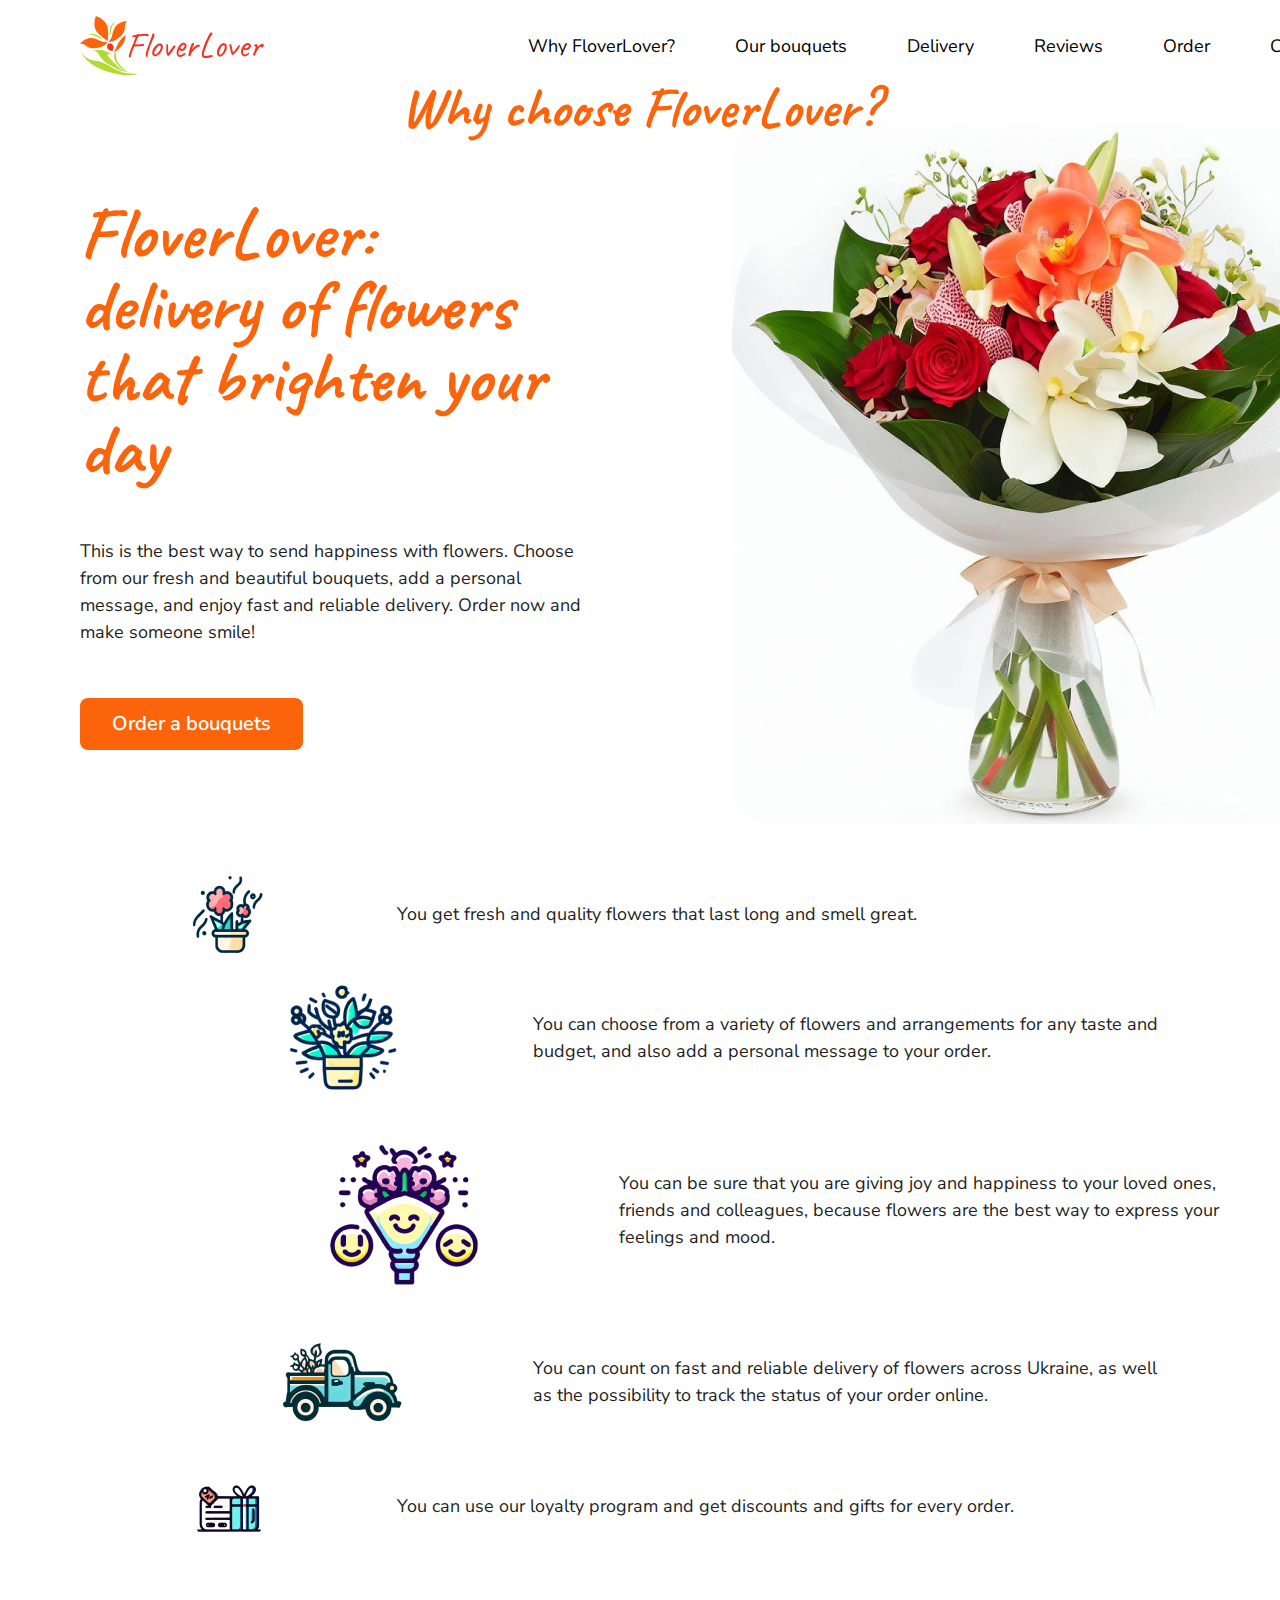
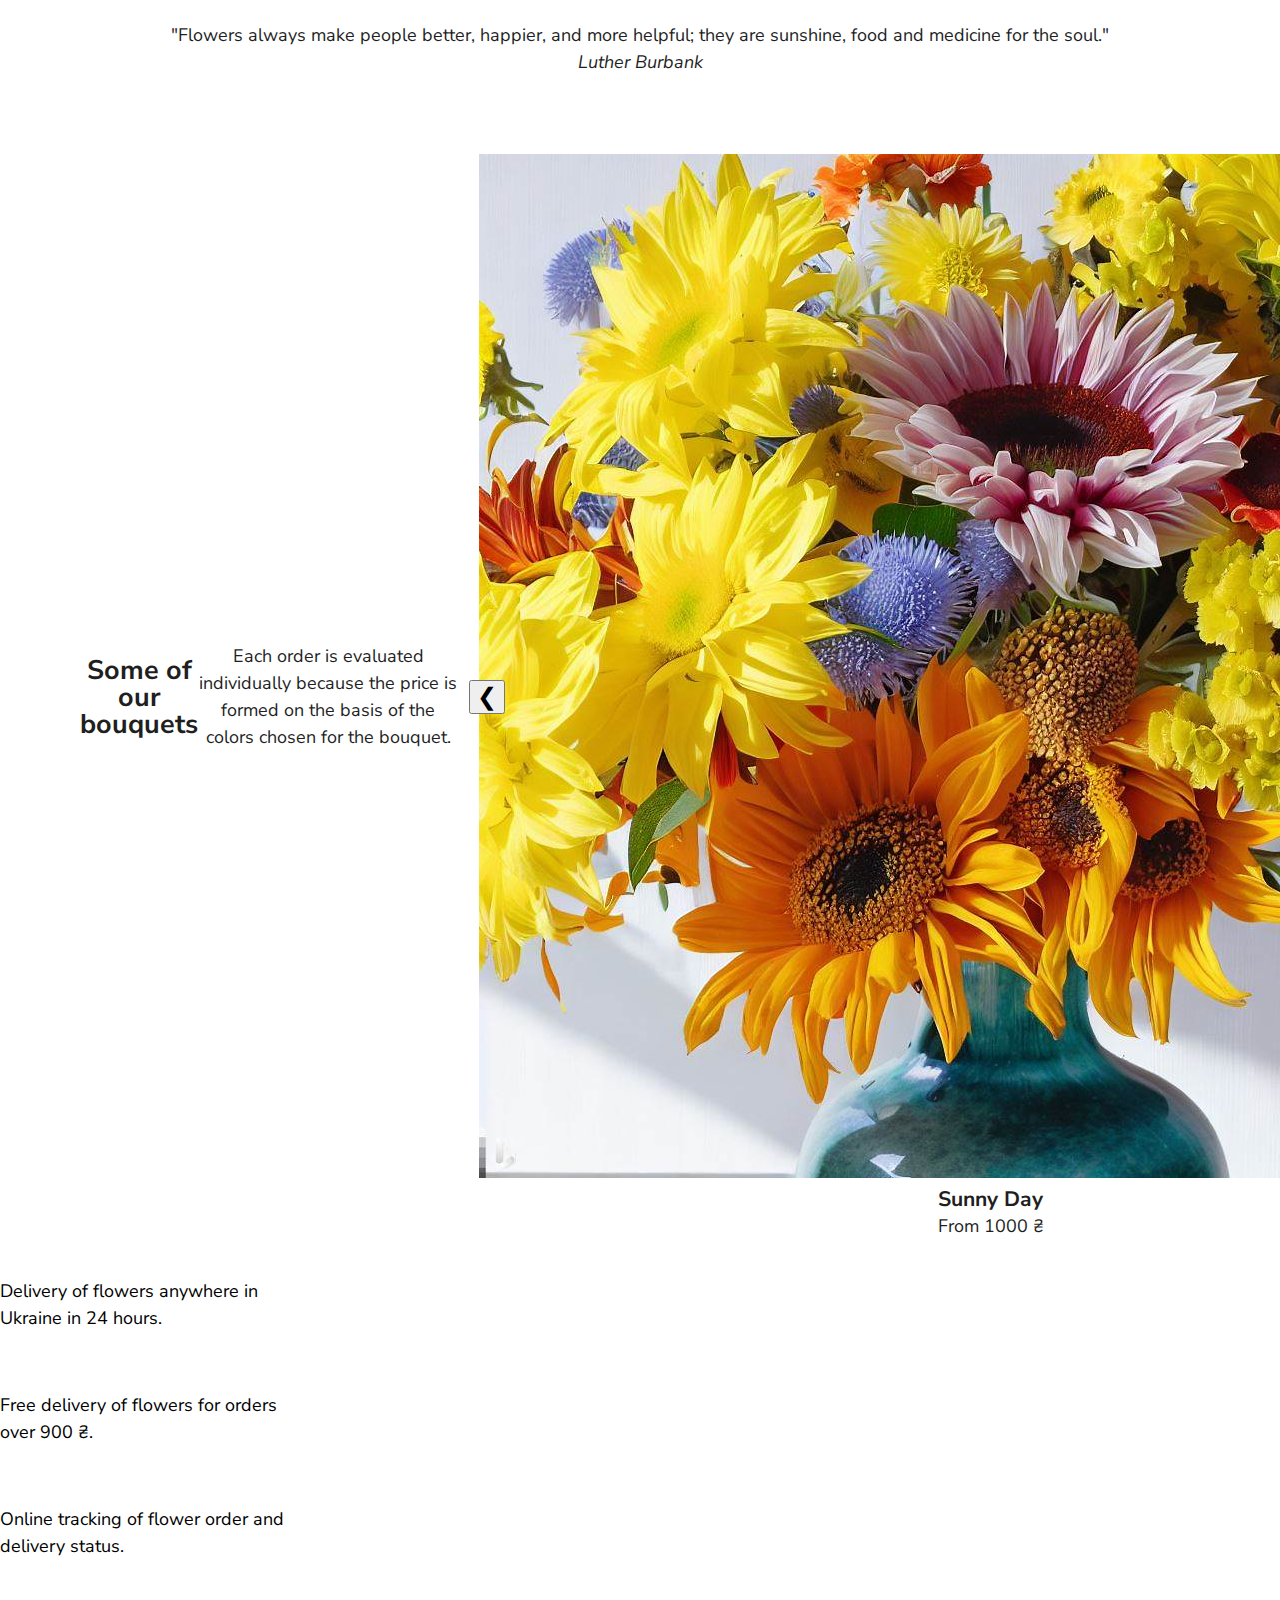
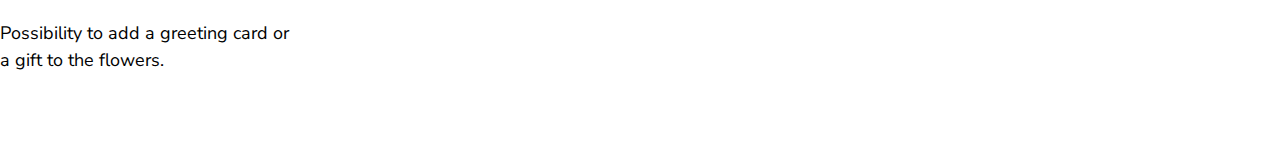
==== index.html @ 6682d51d "22/10" ====
<!DOCTYPE html>
<html>
  <head>
    <meta charset="UTF-8" />
    <meta name="viewport" content="width=device-width" />
    <title>Flower</title>
    <link rel="preconnect" href="https://fonts.googleapis.com" />
    <link rel="preconnect" href="https://fonts.gstatic.com" crossorigin />
    <link
      href="https://fonts.googleapis.com/css2?family=Caveat:wght@400..700&family=Nunito+Sans:ital,opsz,wght@0,6..12,200..1000;1,6..12,200..1000&display=swap"
      rel="stylesheet"
    />
    <link href="style.css" rel="stylesheet" type="text/css" />
  </head>
  <body>
    <header class="header section">
      <img class="logo-image" src="./img/Logo3.jpg" alt="Logo" />
      <ul class="menu">
        <li class="menu-item">
          <a class="menu-link" href="#">Why FloverLover?</a>
        </li>
        <li class="menu-item">
          <a class="menu-link" href="#">Our bouquets</a>
        </li>
        <li class="menu-item">
          <a class="menu-link" href="#">Delivery</a>
        </li>
        <li class="menu-item">
          <a class="menu-link" href="#">Reviews</a>
        </li>
        <li class="menu-item">
          <a class="menu-link" href="#">Order</a>
        </li>
        <li class="menu-item">
          <a class="menu-link" href="#">Contacts</a>
        </li>
      </ul>
    </header>
    <section class="hero section">
      <div class="hero-text-wrepper">
        <h1 class="hero-title">
          FloverLover: delivery of flowers that brighten your day
        </h1>
        <p class="hero-text">
          This is the best way to send happiness with flowers. Choose from our
          fresh and beautiful bouquets, add a personal message, and enjoy fast
          and reliable delivery. Order now and make someone smile!
        </p>
        <a class="button" href="#">Order a bouquets</a>
      </div>
      <img class="hero-image" src="./img/Image.jpg" alt="Image" />
    </section>
    <section class="adv section">
      <h2 class="adv-heading">Why choose FloverLover?</h2>
      <ul class="adv-list">
        <li class="adv-list-item li1">
          <img src="./img/advantages/img1.jpg" alt="Circle 1" />
          <p class="adv-list-text">
            You get fresh and quality flowers that last long and smell great.
          </p>
        </li>
        <li class="adv-list-item li2">
          <img src="./img/advantages/img2.jpg" alt="Circle 2" />
          <p class="adv-list-text">
            You can choose from a variety of flowers and arrangements for any
            taste and budget, and also add a personal message to your order.
          </p>
        </li>
        <li class="adv-list-item li3">
          <img src="./img/advantages/img3.jpg" alt="Circle 3" />
          <p class="adv-list-text">
            You can be sure that you are giving joy and happiness to your loved
            ones, friends and colleagues, because flowers are the best way to
            express your feelings and mood.
          </p>
        </li>
        <li class="adv-list-item li2">
          <img src="./img/advantages/img4.jpg" alt="Circle 4" />
          <p class="adv-list-text">
            You can count on fast and reliable delivery of flowers across
            Ukraine, as well as the possibility to track the status of your
            order online.
          </p>
        </li>
        <li class="adv-list-item li1">
          <img src="./img/advantages/img5.png" alt="Circle 5" />
          <p class="adv-list-text">
            You can use our loyalty program and get discounts and gifts for
            every order.
          </p>
        </li>
      </ul>
    </section>
    <section class="quote-and-bouquets">
      <blockquote
        class="quote-section"
        img
        src="background-image: url('./img/quote-background.jpg')"
      >
        <p>
          "Flowers always make people better, happier, and more helpful; they
          are sunshine, food and medicine for the soul."
        </p>
        <cite>Luther Burbank</cite>
      </blockquote>
    </section>

    <section class="bouquets section">
      <h2>Some of our bouquets</h2>
      <p>
        Each order is evaluated individually because the price is formed on the
        basis of the colors chosen for the bouquet.
      </p>

      <div class="bouquet-slider">
        <button class="prev">&#10094;</button>
        <div class="bouquet-cards">
          <div class="bouquet-card">
            <img src="./img/bouquets/bouquet2.jfif" alt="Bouquet 1" />
            <h3>Sunny Day</h3>
            <p>From 1000 ₴</p>
          </div>
          <div class="bouquet-card">
            <img src="./img/bouquets/bouquet1.jfif" alt="Bouquet 2" />
            <h3>Orchid Delight</h3>
            <p>From 1500 ₴</p>
          </div>
          <div class="bouquet-card">
            <img src="./img/bouquets/bouquet3.jfif" alt="Bouquet 3" />
            <h3>Tropical Paradise</h3>
            <p>From 1200 ₴</p>
          </div>
        </div>
        <button class="next">&#10095;</button>
      </div>
    </section>
    <section
      class="delivery-section"
      img
      src="background-image: url('./img/delivery-background.jpg')"
    >
      <ul>
        <li class="frame">
          <p>Delivery of flowers anywhere in Ukraine in 24 hours.</p>
        </li>
        <li class="frame">
          <p>Free delivery of flowers for orders over 900 ₴.</p>
        </li>
        <li class="frame">
          <p>Online tracking of flower order and delivery status.</p>
        </li>
        <li class="frame">
          <p>Possibility to add a greeting card or a gift to the flowers.</p>
        </li>
      </ul>
    </section>

    <footer class="section"></footer>
    <script src="script.js"></script>
  </body>
</html>
---- style.css ----
@import url("./css/base.css");
@import url("./css/header.css");
@import url("./css/hero.css");
@import url("./css/advantages.css");
@import url("./css/quote.css");
@import url("./css/bouquets.css");
@import url("./css/delivery.css ");
@import url("./css/order.css");
@import url("./css/footer.css");
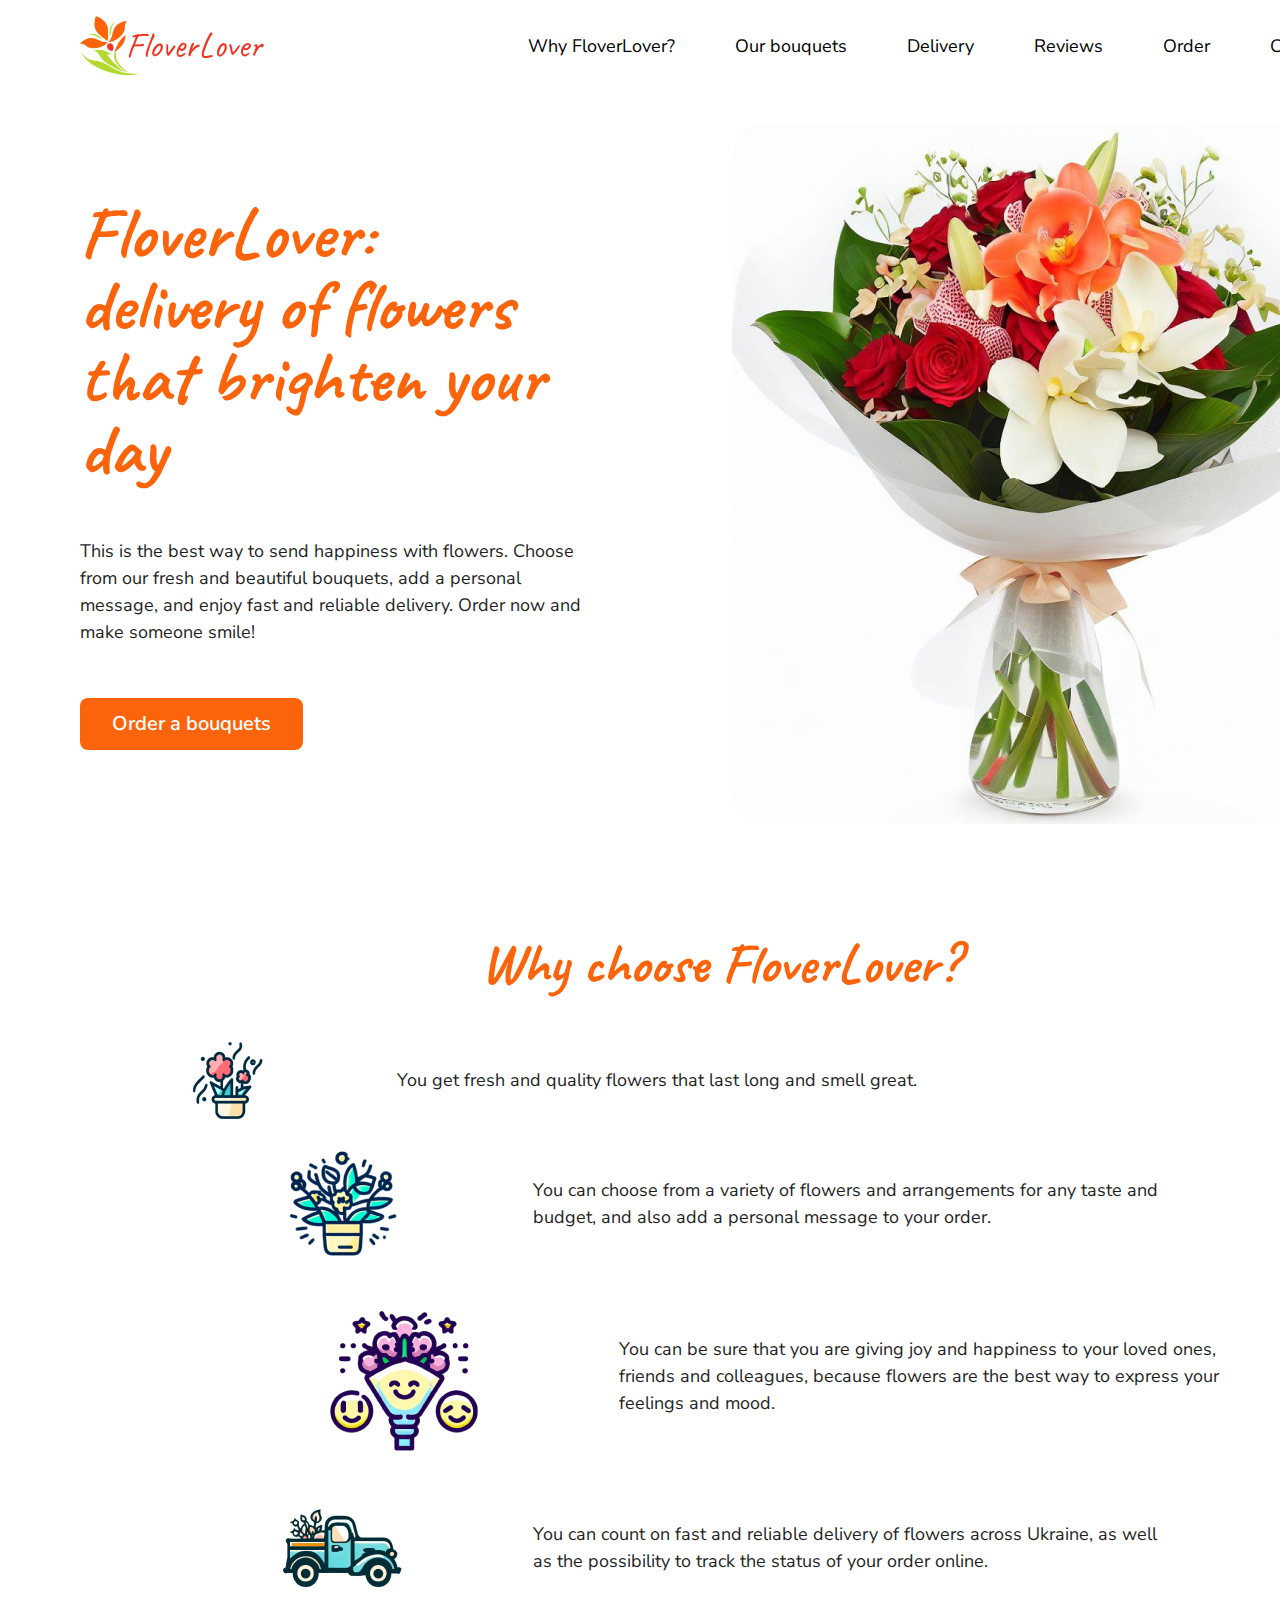
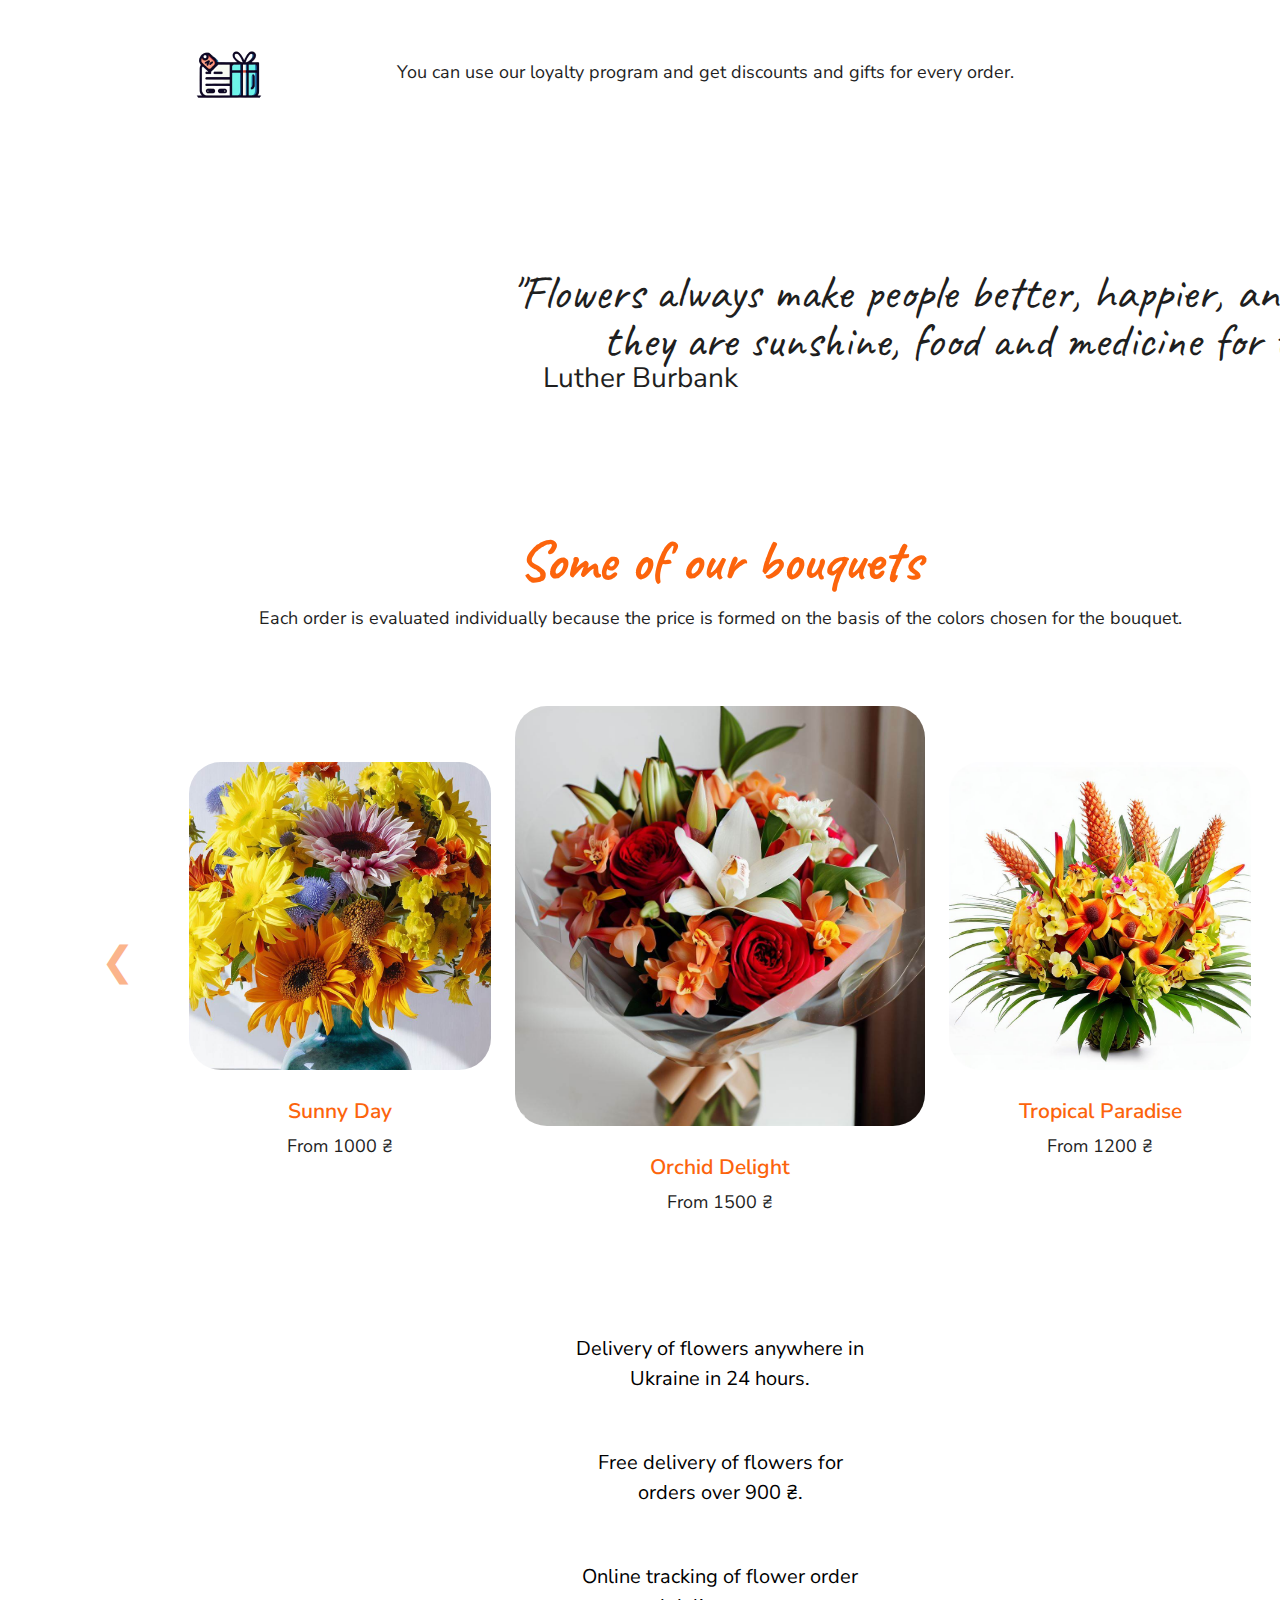
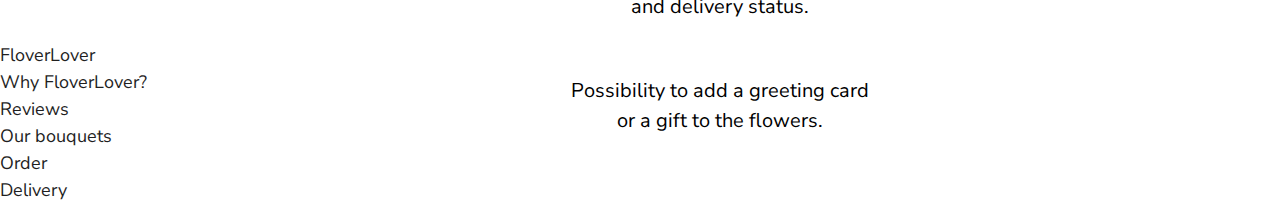
==== commit c5e4d72b: "29.10" ====
--- a/index.html
+++ b/index.html
@@ -51,7 +51,7 @@
       <img class="hero-image" src="./img/Image.jpg" alt="Image" />
     </section>
     <section class="adv section">
-      <h2 class="adv-heading">Why choose FloverLover?</h2>
+      <h2 class="adv-heading title">Why choose FloverLover?</h2>
       <ul class="adv-list">
         <li class="adv-list-item li1">
           <img src="./img/advantages/img1.jpg" alt="Circle 1" />
@@ -95,51 +95,63 @@
       <blockquote
         class="quote-section"
         img
-        src="background-image: url('./img/quote-background.jpg')"
+        src="background-image:url('./img/backround/delivery-background.jpg')"
       >
-        <p>
+        <p class="quote-text">
           "Flowers always make people better, happier, and more helpful; they
           are sunshine, food and medicine for the soul."
         </p>
-        <cite>Luther Burbank</cite>
+        <cite class="quote-autor">Luther Burbank</cite>
       </blockquote>
     </section>
 
     <section class="bouquets section">
-      <h2>Some of our bouquets</h2>
-      <p>
+      <h2 class="title">Some of our bouquets</h2>
+      <p class="bouquets-subtitle">
         Each order is evaluated individually because the price is formed on the
         basis of the colors chosen for the bouquet.
       </p>
 
       <div class="bouquet-slider">
         <button class="prev">&#10094;</button>
-        <div class="bouquet-cards">
-          <div class="bouquet-card">
-            <img src="./img/bouquets/bouquet2.jfif" alt="Bouquet 1" />
-            <h3>Sunny Day</h3>
+        <ul class="bouquet-cards">
+          <li class="bouquet-card">
+            <img
+              class="bouquter-image"
+              src="./img/bouquets/bouquet2.jfif"
+              alt="Bouquet 1"
+            />
+            <h3 class="bouquet-name">Sunny Day</h3>
             <p>From 1000 ₴</p>
-          </div>
-          <div class="bouquet-card">
-            <img src="./img/bouquets/bouquet1.jfif" alt="Bouquet 2" />
-            <h3>Orchid Delight</h3>
+          </li>
+          <li class="bouquet-card center">
+            <img
+              class="bouquter-image"
+              src="./img/bouquets/bouquet1.jfif"
+              alt="Bouquet 2"
+            />
+            <h3 class="bouquet-name">Orchid Delight</h3>
             <p>From 1500 ₴</p>
-          </div>
-          <div class="bouquet-card">
-            <img src="./img/bouquets/bouquet3.jfif" alt="Bouquet 3" />
-            <h3>Tropical Paradise</h3>
+          </li>
+          <class class="bouquet-card">
+            <img
+              class="bouquter-image"
+              src="./img/bouquets/bouquet3.jfif"
+              alt="Bouquet 3"
+            />
+            <h3 class="bouquet-name">Tropical Paradise</h3>
             <p>From 1200 ₴</p>
-          </div>
-        </div>
+          </class>
+        </ul>
         <button class="next">&#10095;</button>
       </div>
     </section>
     <section
-      class="delivery-section"
+      class="delivery section bouquter-image"
       img
-      src="background-image: url('./img/delivery-background.jpg')"
+      src="background-image: url('./img/background/quote-background.jpg')"
     >
-      <ul>
+      <ul class="frame-text">
         <li class="frame">
           <p>Delivery of flowers anywhere in Ukraine in 24 hours.</p>
         </li>
@@ -154,7 +166,29 @@
         </li>
       </ul>
     </section>
-
+    <section class="menu section">
+      <u<l class="menu-text">
+        <li>
+          <p>FloverLover</p>
+        </li>
+        <li>
+          <p>Why FloverLover?</p>
+        </li>
+        <li>
+          <p>Reviews</p>
+        </li>
+        <li>
+          <p>Our bouquets</p>
+        </li>
+        <li>
+          <p>Order</p>
+        </li>
+        <li>
+          <p>Delivery</p>
+        </li>
+             
+      </ul>
+    </section>
     <footer class="section"></footer>
     <script src="script.js"></script>
   </body>
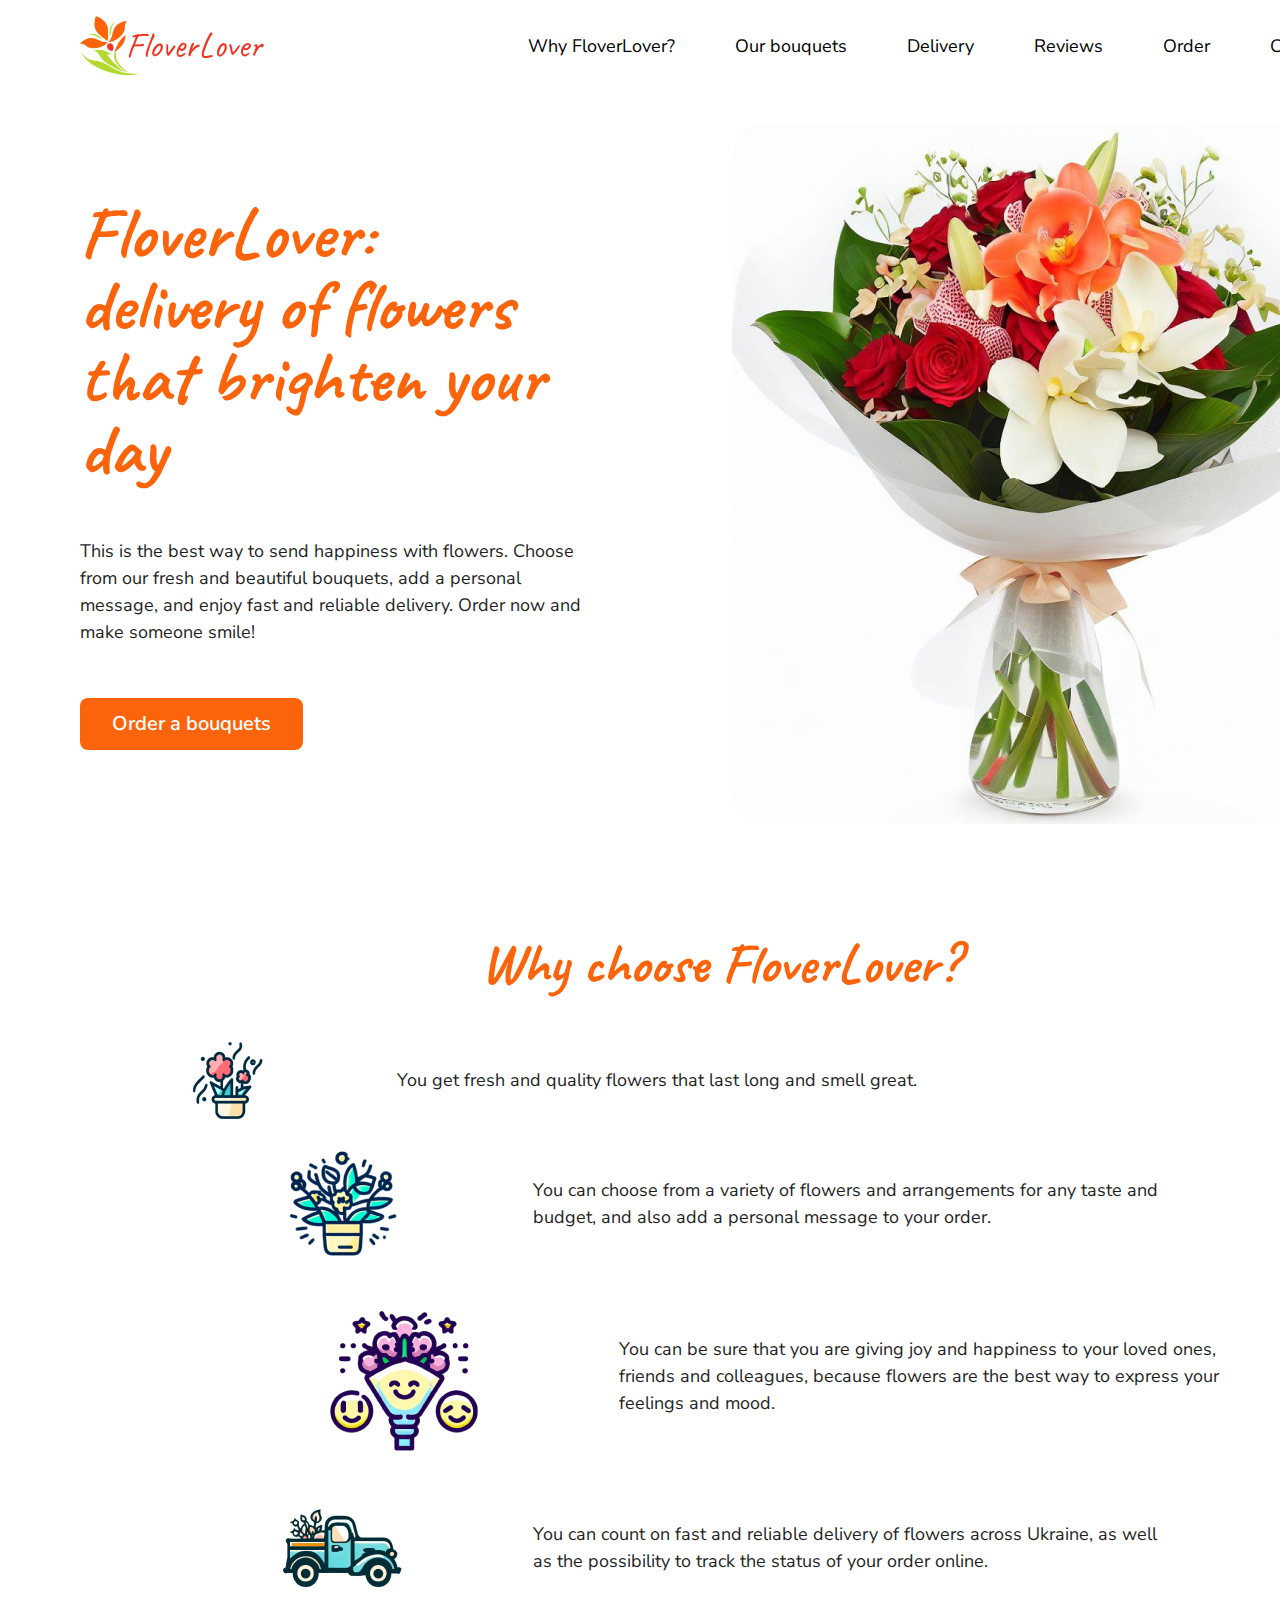
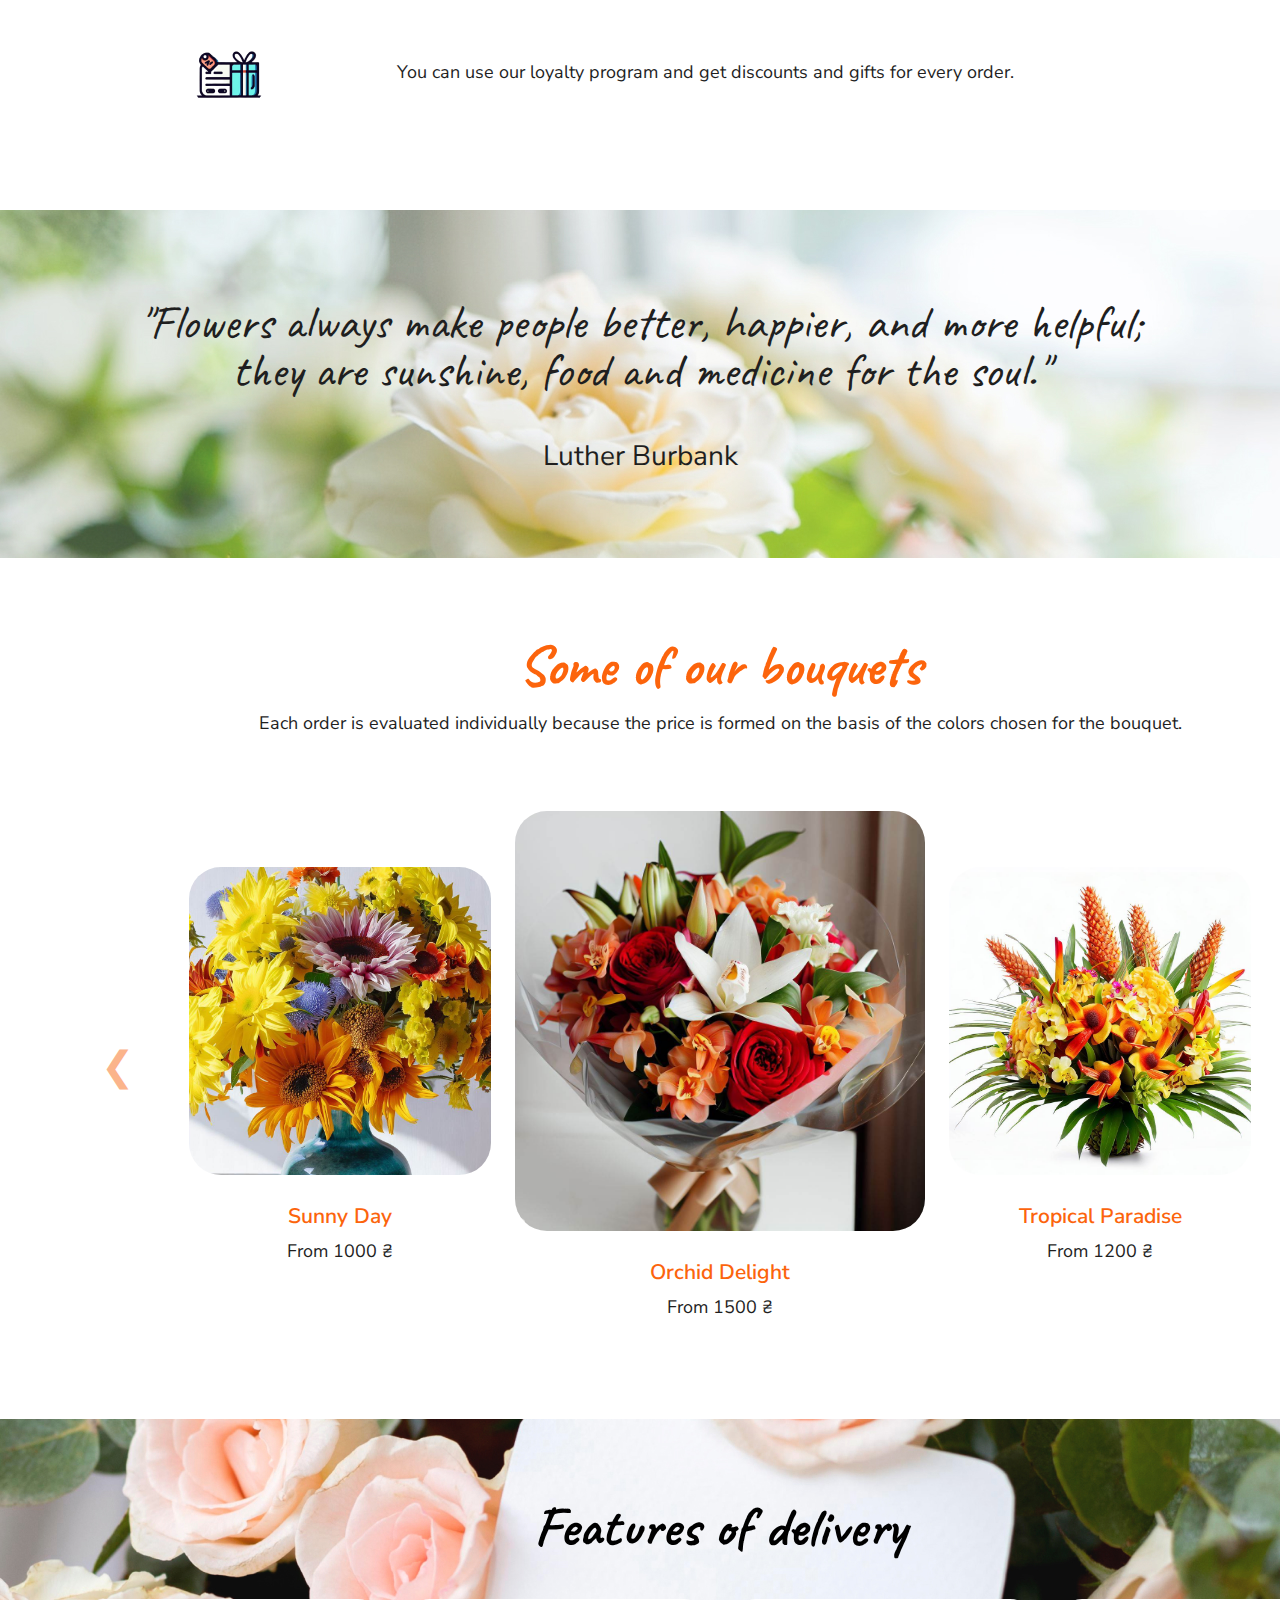
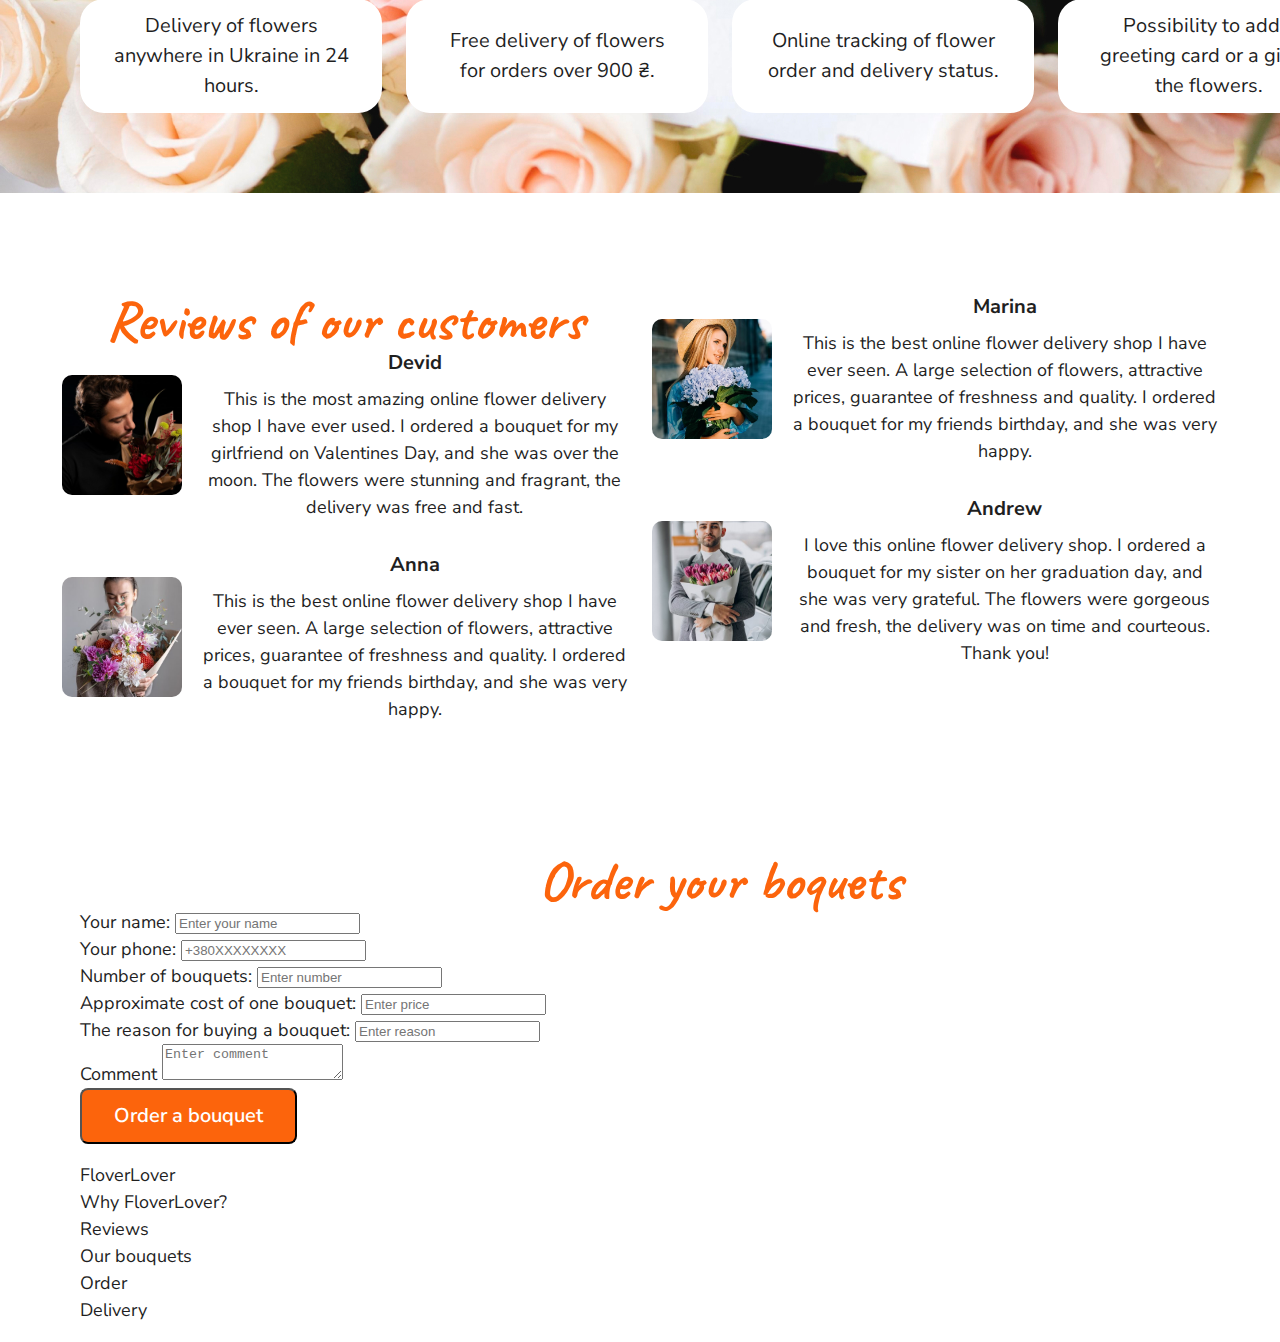
==== commit ea5e2f95: "05.11" ====
--- a/index.html
+++ b/index.html
@@ -1,5 +1,5 @@
 <!DOCTYPE html>
-<html>
+<html lang="en">
   <head>
     <meta charset="UTF-8" />
     <meta name="viewport" content="width=device-width" />
@@ -92,11 +92,7 @@
       </ul>
     </section>
     <section class="quote-and-bouquets">
-      <blockquote
-        class="quote-section"
-        img
-        src="background-image:url('./img/backround/delivery-background.jpg')"
-      >
+      <blockquote class="quote-section">
         <p class="quote-text">
           "Flowers always make people better, happier, and more helpful; they
           are sunshine, food and medicine for the soul."
@@ -133,7 +129,7 @@
             <h3 class="bouquet-name">Orchid Delight</h3>
             <p>From 1500 ₴</p>
           </li>
-          <class class="bouquet-card">
+          <li class="bouquet-card">
             <img
               class="bouquter-image"
               src="./img/bouquets/bouquet3.jfif"
@@ -141,17 +137,14 @@
             />
             <h3 class="bouquet-name">Tropical Paradise</h3>
             <p>From 1200 ₴</p>
-          </class>
+          </li>
         </ul>
         <button class="next">&#10095;</button>
       </div>
     </section>
-    <section
-      class="delivery section bouquter-image"
-      img
-      src="background-image: url('./img/background/quote-background.jpg')"
-    >
-      <ul class="frame-text">
+    <section class="delivery section">
+      <h2 class="title delivery-title">Features of delivery</h2>
+      <ul class="frame-list">
         <li class="frame">
           <p>Delivery of flowers anywhere in Ukraine in 24 hours.</p>
         </li>
@@ -166,30 +159,160 @@
         </li>
       </ul>
     </section>
-    <section class="menu section">
-      <u<l class="menu-text">
-        <li>
-          <p>FloverLover</p>
-        </li>
-        <li>
-          <p>Why FloverLover?</p>
-        </li>
-        <li>
-          <p>Reviews</p>
-        </li>
-        <li>
-          <p>Our bouquets</p>
-        </li>
-        <li>
-          <p>Order</p>
-        </li>
-        <li>
-          <p>Delivery</p>
-        </li>
-             
-      </ul>
-    </section>
-    <footer class="section"></footer>
+    <div>
+      <section class="reviews">
+        <div class="reviews-container">
+          <h2 class="title">Reviews of our customers</h2>
+          <div class="review">
+            <img
+              class="review-img"
+              src="./img/reviews/review1.png"
+              alt="review1"
+            />
+            <div class="review-text">
+              <h3 class="customer-name">Devid</h3>
+              <p>
+                This is the most amazing online flower delivery shop I have ever
+                used. I ordered a bouquet for my girlfriend on Valentines Day,
+                and she was over the moon. The flowers were stunning and
+                fragrant, the delivery was free and fast.
+              </p>
+            </div>
+          </div>
+          <div class="review">
+            <img
+              class="review-img"
+              src="./img/reviews/review2.png"
+              alt="review2"
+            />
+            <div class="review-text">
+              <h3 class="customer-name">Anna</h3>
+              <p>
+                This is the best online flower delivery shop I have ever seen. A
+                large selection of flowers, attractive prices, guarantee of
+                freshness and quality. I ordered a bouquet for my friends
+                birthday, and she was very happy.
+              </p>
+            </div>
+          </div>
+        </div>
+        <div class="reviews-container">
+          <div class="review">
+            <img
+              class="review-img"
+              src="./img/reviews/review3.png"
+              alt="review3"
+            />
+            <div class="review-text">
+              <h3 class="customer-name">Marina</h3>
+              <p>
+                This is the best online flower delivery shop I have ever seen. A
+                large selection of flowers, attractive prices, guarantee of
+                freshness and quality. I ordered a bouquet for my friends
+                birthday, and she was very happy.
+              </p>
+            </div>
+          </div>
+          <div class="review">
+            <img
+              class="review-img"
+              src="./img/reviews/review4.png"
+              alt="review4"
+            />
+            <div class="review-text">
+              <h3 class="customer-name">Andrew</h3>
+              <p>
+                I love this online flower delivery shop. I ordered a bouquet for
+                my sister on her graduation day, and she was very grateful. The
+                flowers were gorgeous and fresh, the delivery was on time and
+                courteous. Thank you!
+              </p>
+            </div>
+          </div>
+        </div>
+      </section>
+    </div>
+    <footer class="order section">
+      <form>
+        <h2 class="title">Order your boquets</h2>
+        <div>
+          <label for="name">Your name:</label>
+          <input
+            type="text"
+            name="client_name"
+            id="name"
+            placeholder="Enter your name"
+          />
+        </div>
+        <div>
+          <label for="phone">Your phone:</label>
+          <input
+            type="text"
+            name="phone"
+            id="phone"
+            placeholder="+380XXXXXXXX"
+          />
+        </div>
+        <div>
+          <label for="number">Number of bouquets:</label>
+          <input
+            type="text"
+            name="number"
+            id="number"
+            placeholder="Enter number"
+          />
+        </div>
+        <div>
+          <label for="price">Approximate cost of one bouquet:</label>
+          <input
+            type="text"
+            name="price"
+            id="price"
+            placeholder="Enter price"
+          />
+        </div>
+        <div>
+          <label for="reason">The reason for buying a bouquet:</label>
+          <input
+            type="text"
+            name="reason"
+            id="reason"
+            placeholder="Enter reason"
+          />
+        </div>
+        <div>
+          <label for="comment">Comment</label>
+          <textarea
+            name="comment"
+            id="comment"
+            placeholder="Enter comment"
+          ></textarea>
+        </div>
+        <button class="button">Order a bouquet</button>
+      </form>
+      <div class="menu">
+        <ul class="menu-text">
+          <li>
+            <p>FloverLover</p>
+          </li>
+          <li>
+            <p>Why FloverLover?</p>
+          </li>
+          <li>
+            <p>Reviews</p>
+          </li>
+          <li>
+            <p>Our bouquets</p>
+          </li>
+          <li>
+            <p>Order</p>
+          </li>
+          <li>
+            <p>Delivery</p>
+          </li>
+        </ul>
+      </div>
+    </footer>
     <script src="script.js"></script>
   </body>
 </html>
--- a/style.css
+++ b/style.css
@@ -7,3 +7,4 @@
 @import url("./css/delivery.css ");
 @import url("./css/order.css");
 @import url("./css/footer.css");
+@import url("./css/revievs.css");
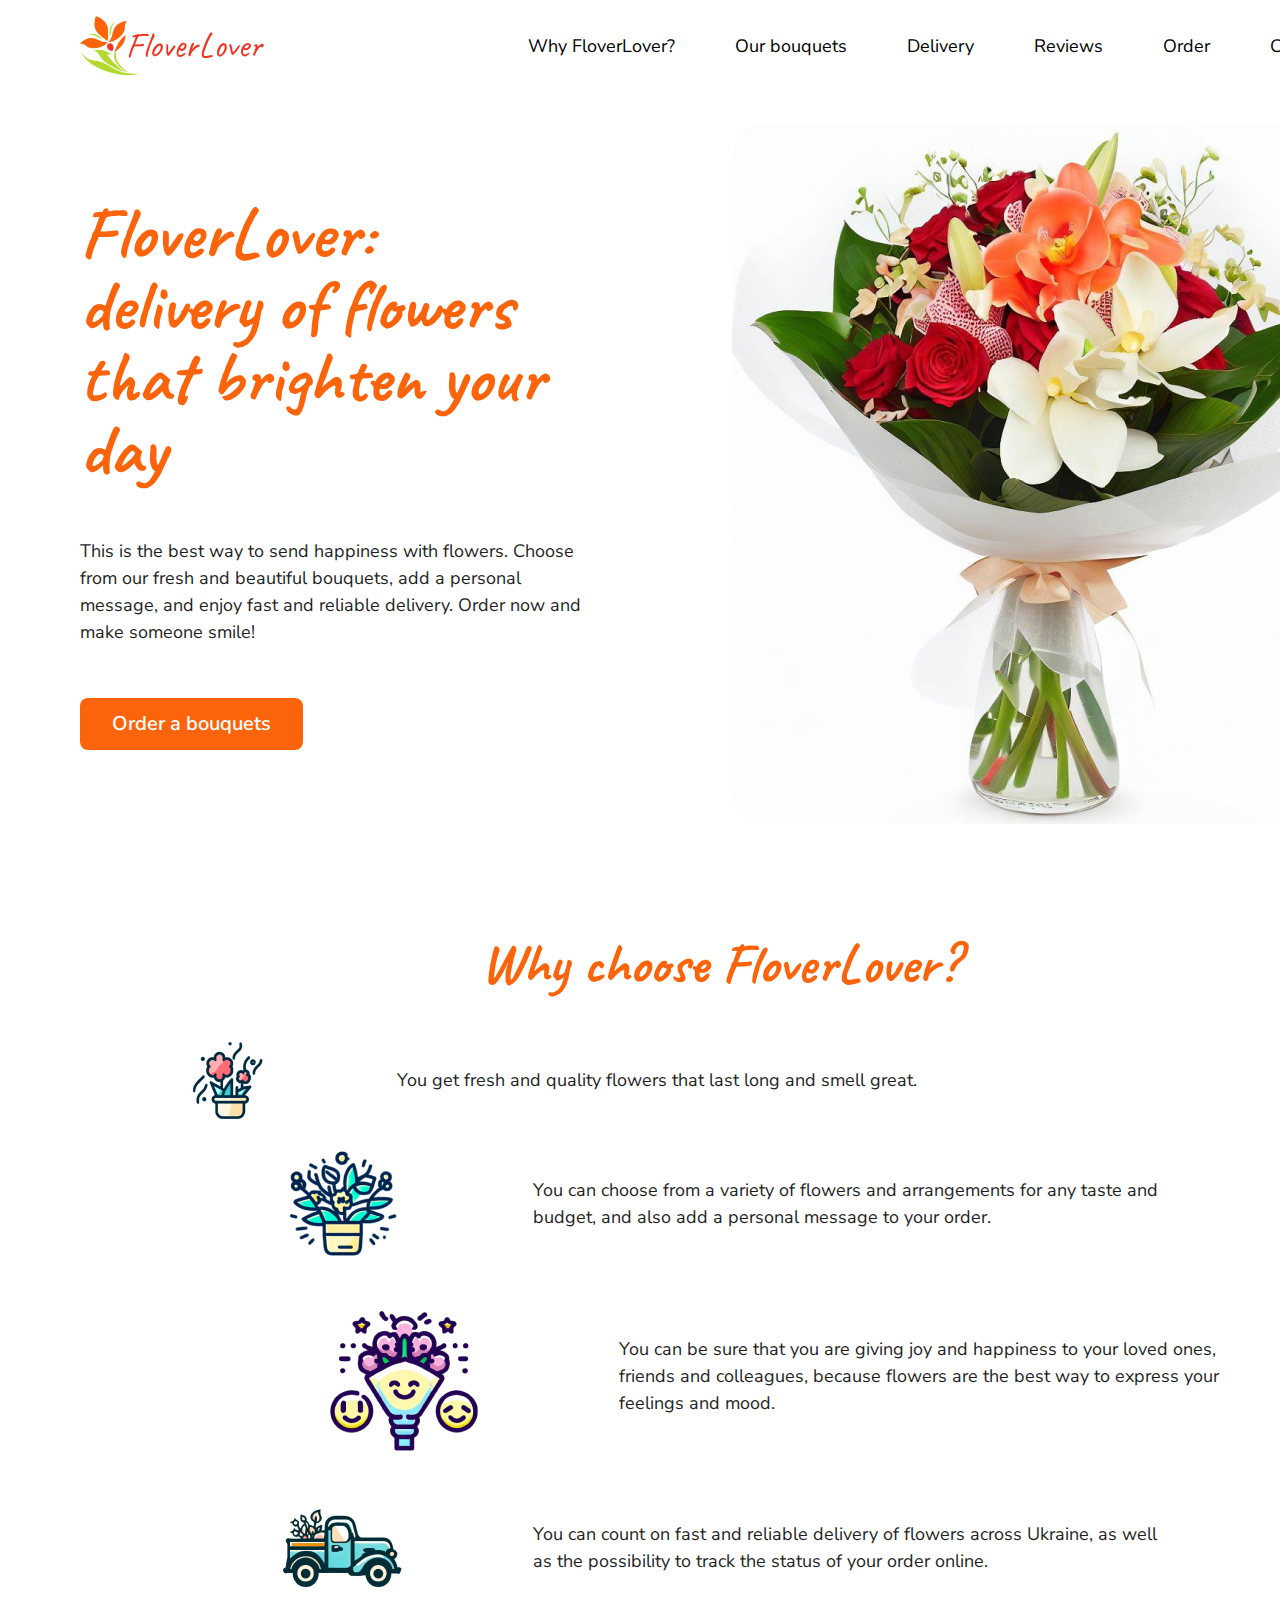
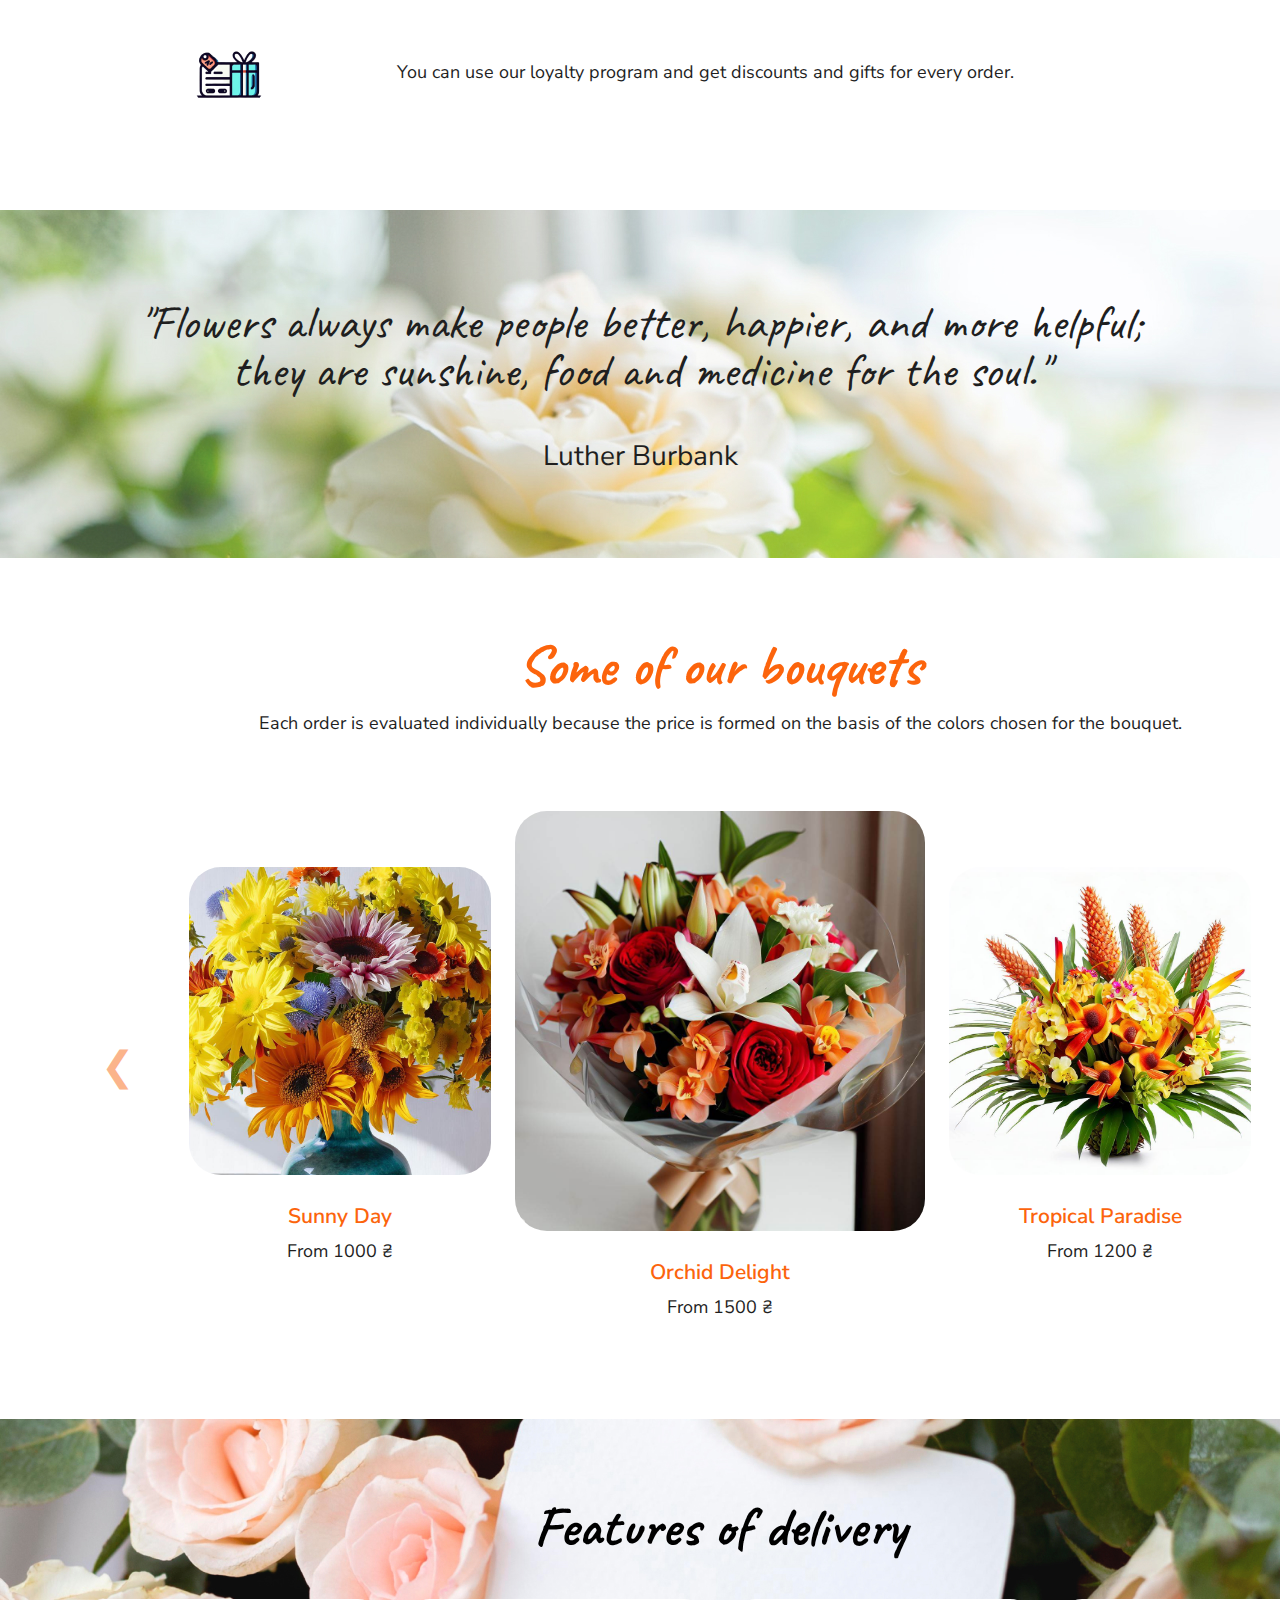
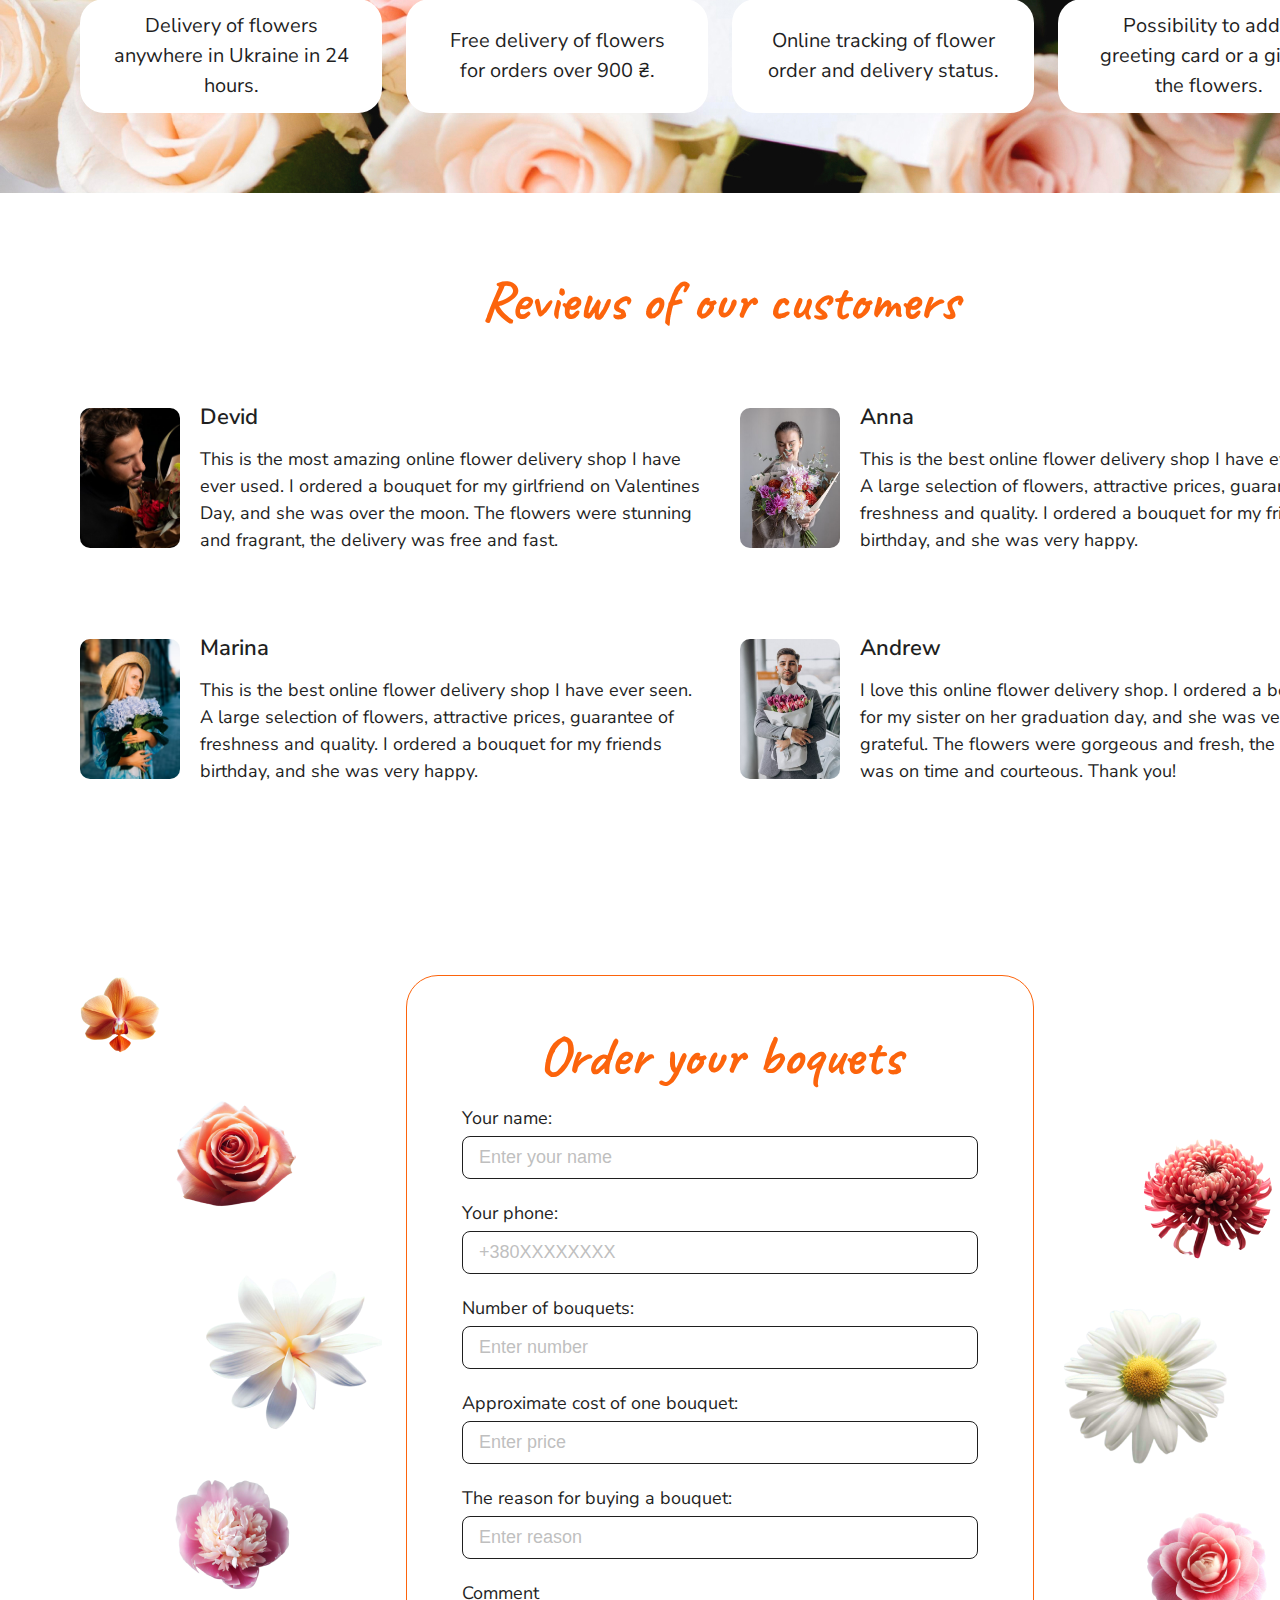
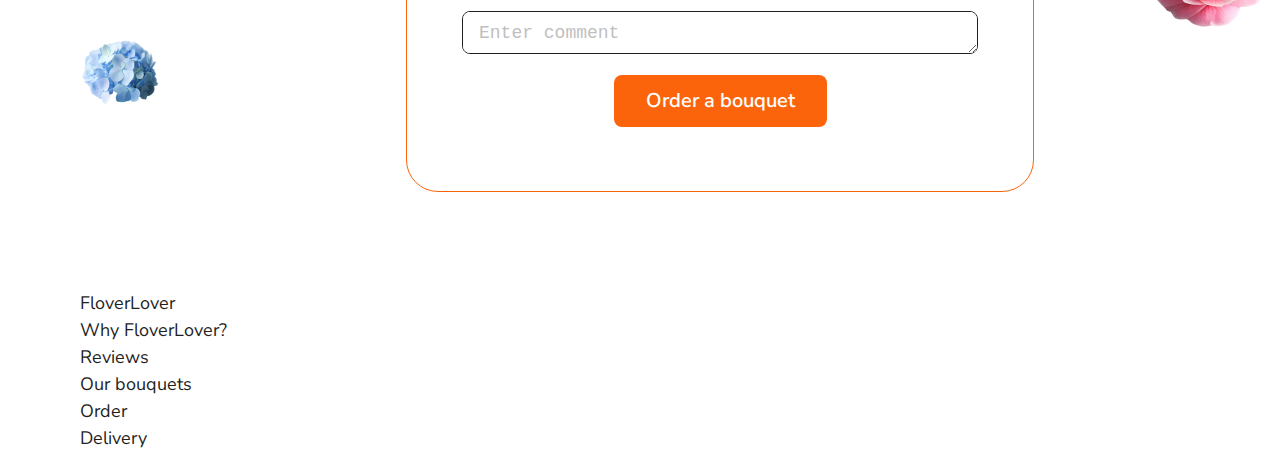
==== commit 12c2d7f6: "05/11" ====
--- a/index.html
+++ b/index.html
@@ -160,9 +160,9 @@
       </ul>
     </section>
     <div>
-      <section class="reviews">
+      <section class="reviews section">
+        <h2 class="title">Reviews of our customers</h2>
         <div class="reviews-container">
-          <h2 class="title">Reviews of our customers</h2>
           <div class="review">
             <img
               class="review-img"
@@ -195,8 +195,7 @@
               </p>
             </div>
           </div>
-        </div>
-        <div class="reviews-container">
+
           <div class="review">
             <img
               class="review-img"
@@ -231,58 +230,63 @@
           </div>
         </div>
       </section>
-    </div>
-    <footer class="order section">
-      <form>
+    <section class="order section">
+      <form class="order-form">
         <h2 class="title">Order your boquets</h2>
-        <div>
+        <div class="order-input-wrapper">
           <label for="name">Your name:</label>
           <input
+          class="order-input"
             type="text"
             name="client_name"
             id="name"
             placeholder="Enter your name"
           />
         </div>
-        <div>
+        <div class="order-input-wrapper">
           <label for="phone">Your phone:</label>
           <input
+          class="order-input"
             type="text"
             name="phone"
             id="phone"
             placeholder="+380XXXXXXXX"
           />
         </div>
-        <div>
+        <div class="order-input-wrapper">
           <label for="number">Number of bouquets:</label>
           <input
+          class="order-input"
             type="text"
             name="number"
             id="number"
             placeholder="Enter number"
           />
         </div>
-        <div>
+        <div class="order-input-wrapper">
           <label for="price">Approximate cost of one bouquet:</label>
           <input
+          class="order-input"
             type="text"
             name="price"
             id="price"
             placeholder="Enter price"
           />
         </div>
-        <div>
+        <div class="order-input-wrapper">
           <label for="reason">The reason for buying a bouquet:</label>
           <input
+          class="order-input"
             type="text"
             name="reason"
             id="reason"
             placeholder="Enter reason"
           />
         </div>
-        <div>
+        <div class="order-input-wrapper">
           <label for="comment">Comment</label>
           <textarea
+          class="order-input"
             name="comment"
             id="comment"
             placeholder="Enter comment"
@@ -290,6 +294,8 @@
         </div>
         <button class="button">Order a bouquet</button>
       </form>
+      </section>
+      <footer class="footer section">
       <div class="menu">
         <ul class="menu-text">
           <li>
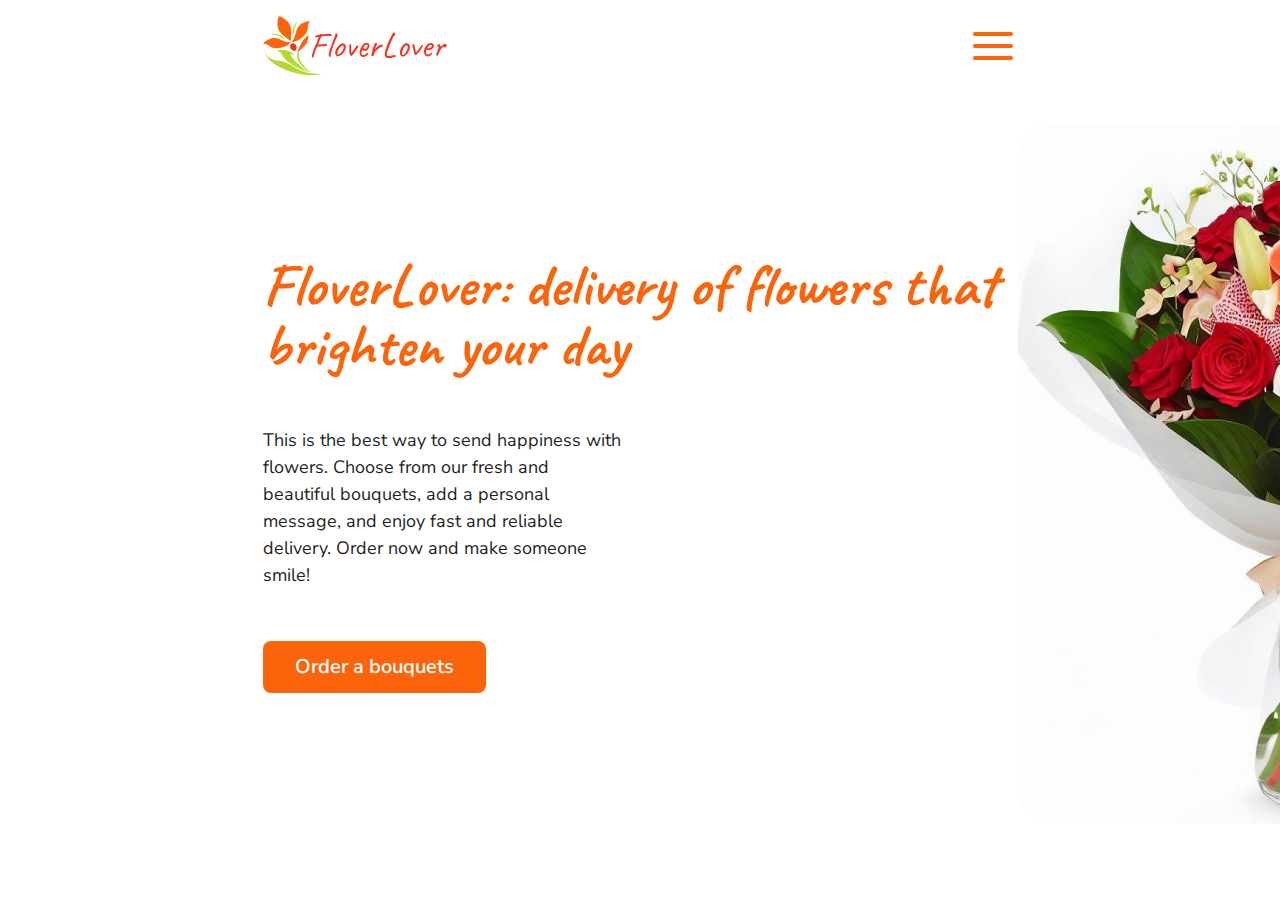
==== commit fc492332: "19.11" ====
--- a/index.html
+++ b/index.html
@@ -35,6 +35,11 @@
           <a class="menu-link" href="#">Contacts</a>
         </li>
       </ul>
+      <button class="menu-button">
+        <svg class="menu-button-icon">
+          <use href="./img/sprite.svg#menu-burger"></use>
+        </svg>
+      </button>
     </header>
     <section class="hero section">
       <div class="hero-text-wrepper">
@@ -50,7 +55,7 @@
       </div>
       <img class="hero-image" src="./img/Image.jpg" alt="Image" />
     </section>
-    <section class="adv section">
+    <!-- <section class="adv section">
       <h2 class="adv-heading title">Why choose FloverLover?</h2>
       <ul class="adv-list">
         <li class="adv-list-item li1">
@@ -159,84 +164,83 @@
         </li>
       </ul>
     </section>
-    <div>
-      <section class="reviews section">
-        <h2 class="title">Reviews of our customers</h2>
-        <div class="reviews-container">
-          <div class="review">
-            <img
-              class="review-img"
-              src="./img/reviews/review1.png"
-              alt="review1"
-            />
-            <div class="review-text">
-              <h3 class="customer-name">Devid</h3>
-              <p>
-                This is the most amazing online flower delivery shop I have ever
-                used. I ordered a bouquet for my girlfriend on Valentines Day,
-                and she was over the moon. The flowers were stunning and
-                fragrant, the delivery was free and fast.
-              </p>
-            </div>
+    <section class="reviews section">
+      <h2 class="title">Reviews of our customers</h2>
+      <div class="reviews-container">
+        <div class="review">
+          <img
+            class="review-img"
+            src="./img/reviews/review1.png"
+            alt="review1"
+          />
+          <div class="review-text">
+            <h3 class="customer-name">Devid</h3>
+            <p>
+              This is the most amazing online flower delivery shop I have ever
+              used. I ordered a bouquet for my girlfriend on Valentines Day, and
+              she was over the moon. The flowers were stunning and fragrant, the
+              delivery was free and fast.
+            </p>
           </div>
-          <div class="review">
-            <img
-              class="review-img"
-              src="./img/reviews/review2.png"
-              alt="review2"
-            />
-            <div class="review-text">
-              <h3 class="customer-name">Anna</h3>
-              <p>
-                This is the best online flower delivery shop I have ever seen. A
-                large selection of flowers, attractive prices, guarantee of
-                freshness and quality. I ordered a bouquet for my friends
-                birthday, and she was very happy.
-              </p>
-            </div>
+        </div>
+        <div class="review">
+          <img
+            class="review-img"
+            src="./img/reviews/review2.png"
+            alt="review2"
+          />
+          <div class="review-text">
+            <h3 class="customer-name">Anna</h3>
+            <p>
+              This is the best online flower delivery shop I have ever seen. A
+              large selection of flowers, attractive prices, guarantee of
+              freshness and quality. I ordered a bouquet for my friends
+              birthday, and she was very happy.
+            </p>
           </div>
+        </div>
 
-          <div class="review">
-            <img
-              class="review-img"
-              src="./img/reviews/review3.png"
-              alt="review3"
-            />
-            <div class="review-text">
-              <h3 class="customer-name">Marina</h3>
-              <p>
-                This is the best online flower delivery shop I have ever seen. A
-                large selection of flowers, attractive prices, guarantee of
-                freshness and quality. I ordered a bouquet for my friends
-                birthday, and she was very happy.
-              </p>
-            </div>
+        <div class="review">
+          <img
+            class="review-img"
+            src="./img/reviews/review3.png"
+            alt="review3"
+          />
+          <div class="review-text">
+            <h3 class="customer-name">Marina</h3>
+            <p>
+              This is the best online flower delivery shop I have ever seen. A
+              large selection of flowers, attractive prices, guarantee of
+              freshness and quality. I ordered a bouquet for my friends
+              birthday, and she was very happy.
+            </p>
           </div>
-          <div class="review">
-            <img
-              class="review-img"
-              src="./img/reviews/review4.png"
-              alt="review4"
-            />
-            <div class="review-text">
-              <h3 class="customer-name">Andrew</h3>
-              <p>
-                I love this online flower delivery shop. I ordered a bouquet for
-                my sister on her graduation day, and she was very grateful. The
-                flowers were gorgeous and fresh, the delivery was on time and
-                courteous. Thank you!
-              </p>
-            </div>
+        </div>
+        <div class="review">
+          <img
+            class="review-img"
+            src="./img/reviews/review4.png"
+            alt="review4"
+          />
+          <div class="review-text">
+            <h3 class="customer-name">Andrew</h3>
+            <p>
+              I love this online flower delivery shop. I ordered a bouquet for
+              my sister on her graduation day, and she was very grateful. The
+              flowers were gorgeous and fresh, the delivery was on time and
+              courteous. Thank you!
+            </p>
           </div>
         </div>
-      </section>
+      </div>
+    </section>
     <section class="order section">
       <form class="order-form">
         <h2 class="title">Order your boquets</h2>
         <div class="order-input-wrapper">
           <label for="name">Your name:</label>
           <input
-          class="order-input"
+            class="order-input"
             type="text"
             name="client_name"
             id="name"
@@ -246,7 +250,7 @@
         <div class="order-input-wrapper">
           <label for="phone">Your phone:</label>
           <input
-          class="order-input"
+            class="order-input"
             type="text"
             name="phone"
             id="phone"
@@ -256,7 +260,7 @@
         <div class="order-input-wrapper">
           <label for="number">Number of bouquets:</label>
           <input
-          class="order-input"
+            class="order-input"
             type="text"
             name="number"
             id="number"
@@ -266,7 +270,7 @@
         <div class="order-input-wrapper">
           <label for="price">Approximate cost of one bouquet:</label>
           <input
-          class="order-input"
+            class="order-input"
             type="text"
             name="price"
             id="price"
@@ -276,7 +280,7 @@
         <div class="order-input-wrapper">
           <label for="reason">The reason for buying a bouquet:</label>
           <input
-          class="order-input"
+            class="order-input"
             type="text"
             name="reason"
             id="reason"
@@ -286,7 +290,7 @@
         <div class="order-input-wrapper">
           <label for="comment">Comment</label>
           <textarea
-          class="order-input"
+            class="order-input"
             name="comment"
             id="comment"
             placeholder="Enter comment"
@@ -294,8 +298,8 @@
         </div>
         <button class="button">Order a bouquet</button>
       </form>
-      </section>
-      <footer class="footer section">
+    </section> -->
+    <footer class="footer section">
       <div class="menu">
         <ul class="menu-text">
           <li>
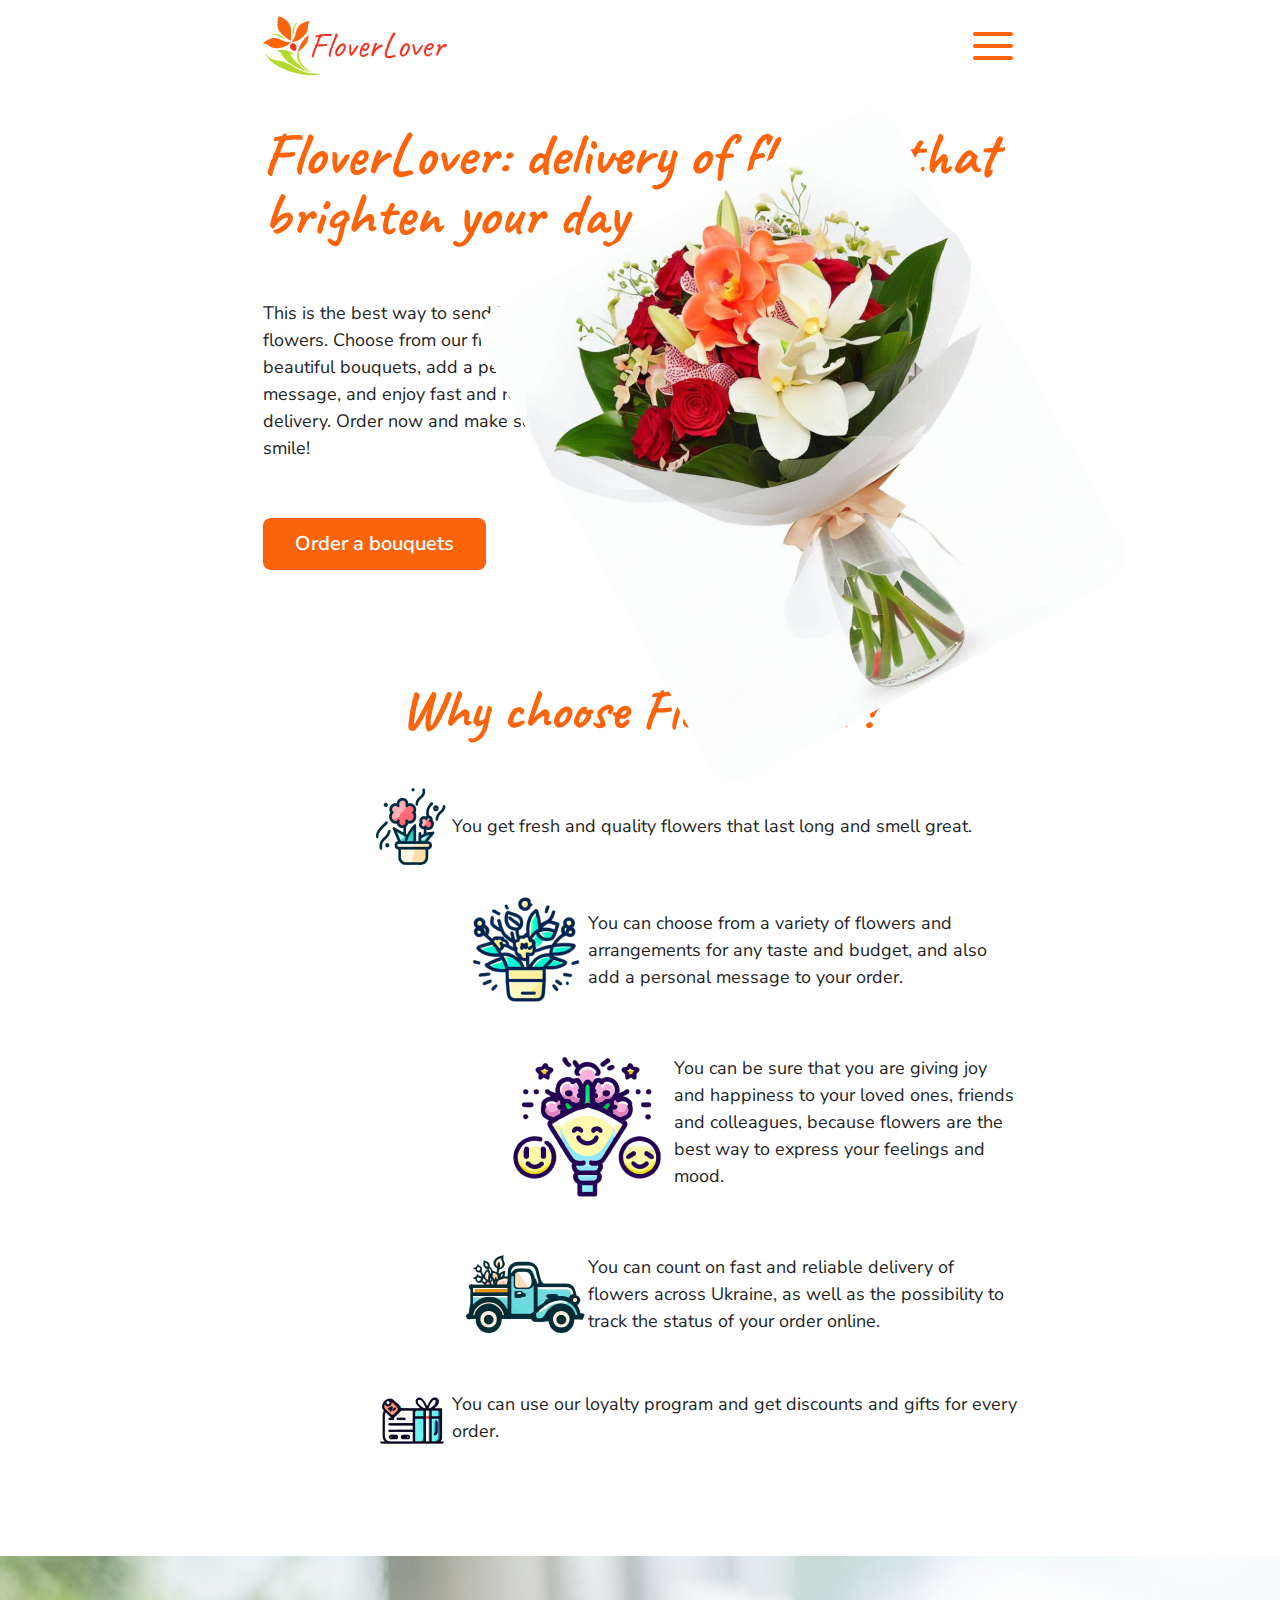
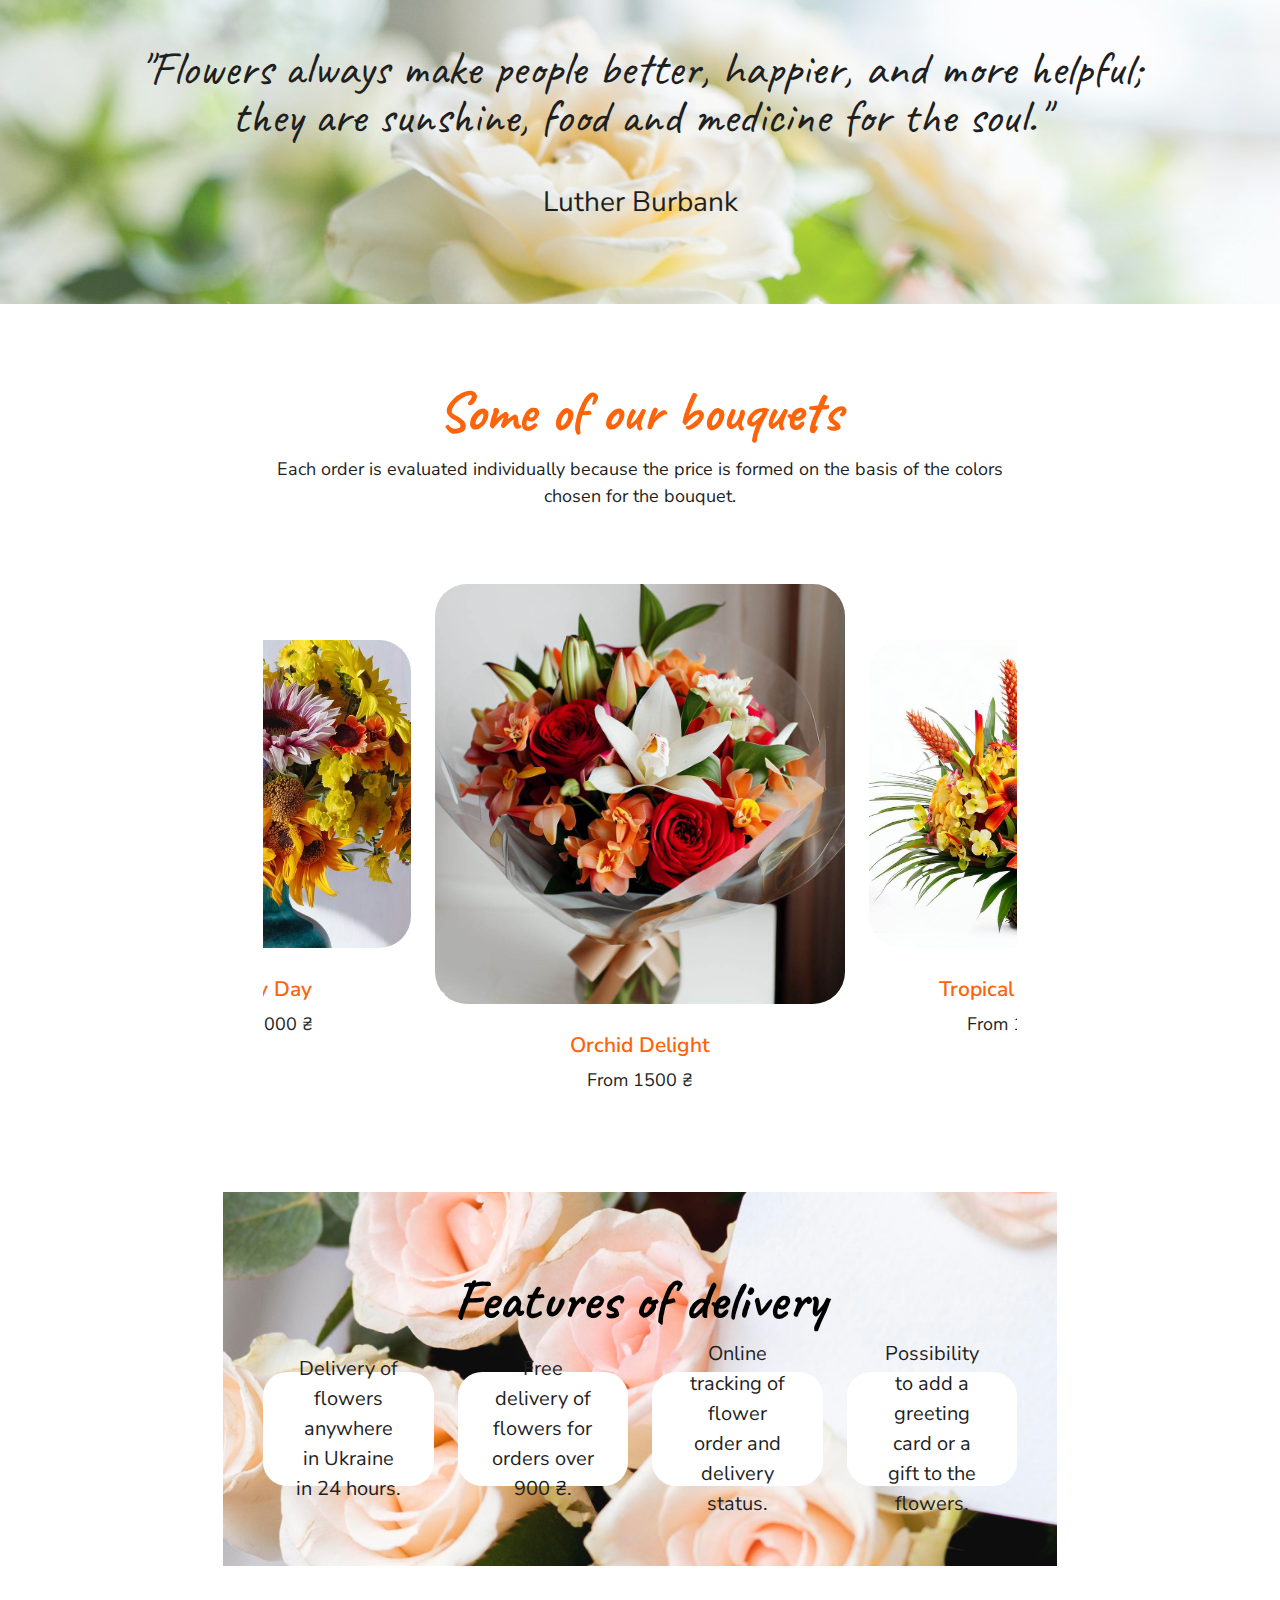
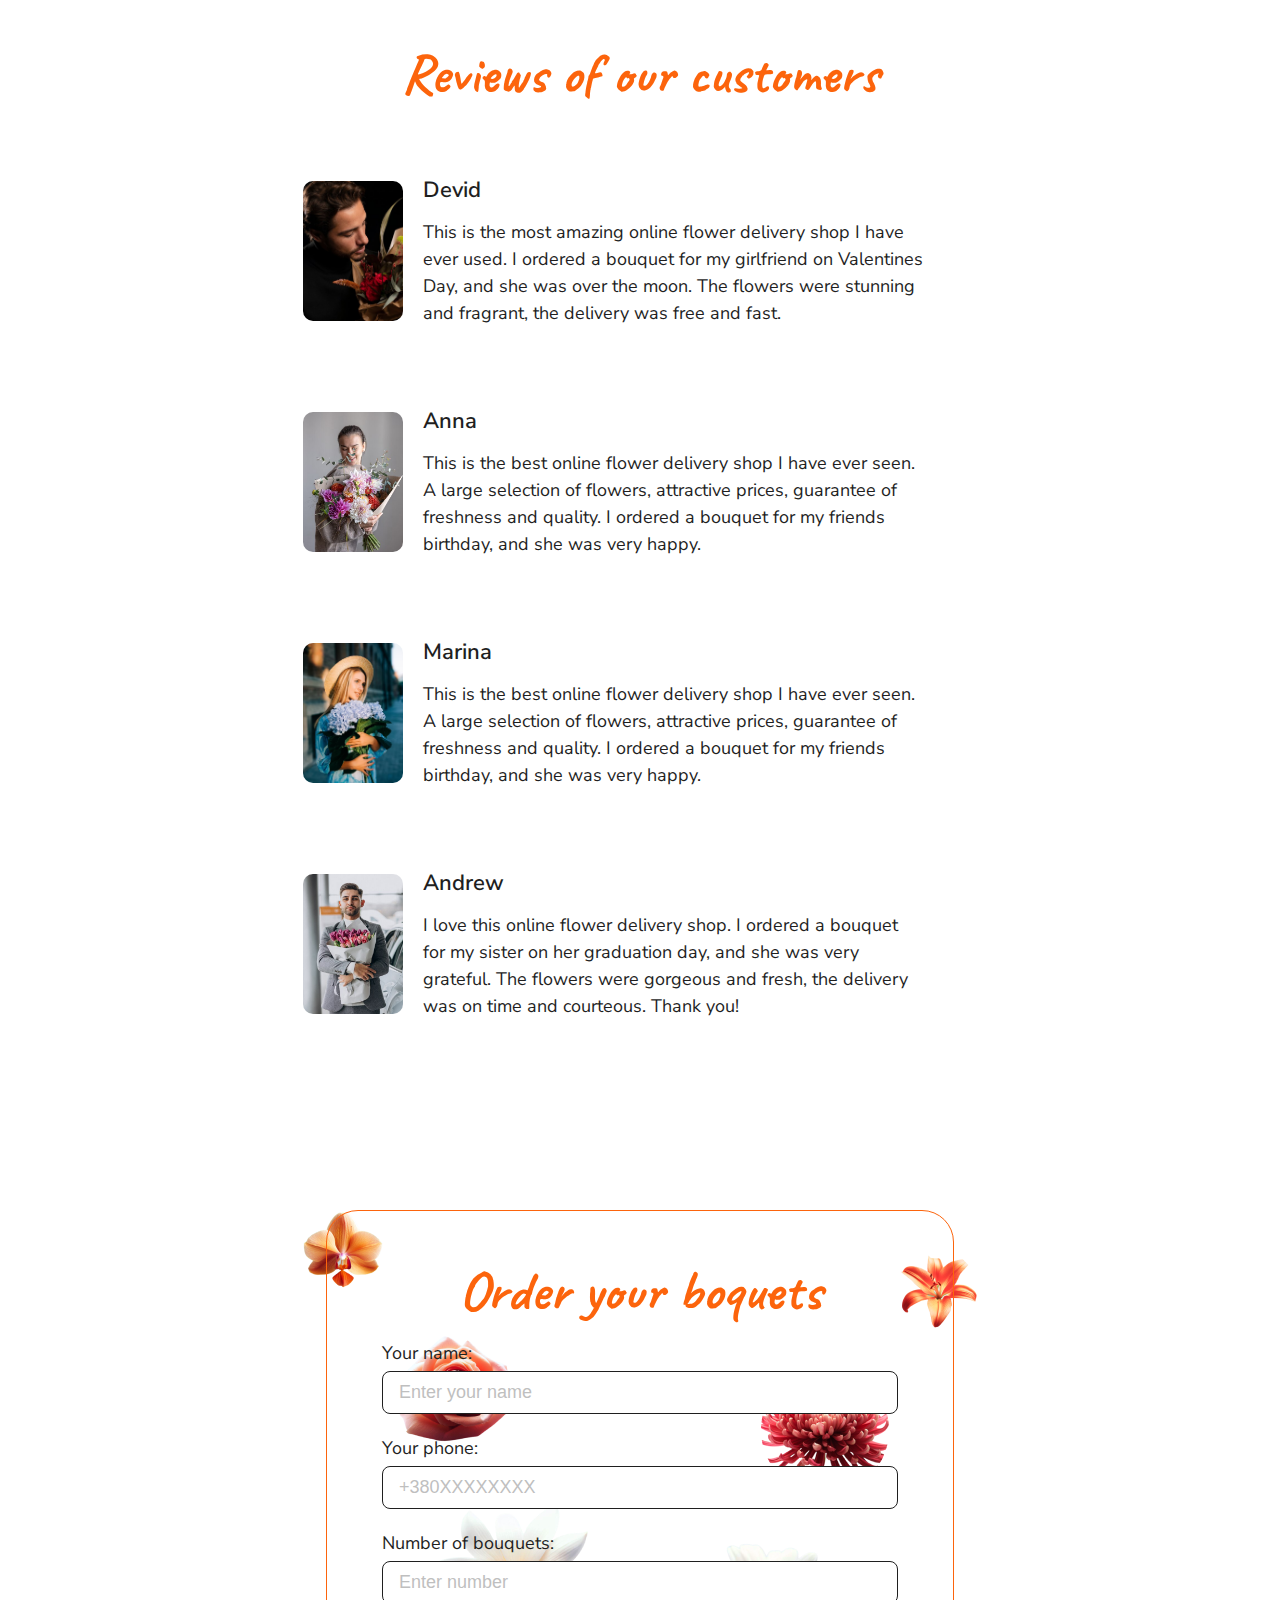
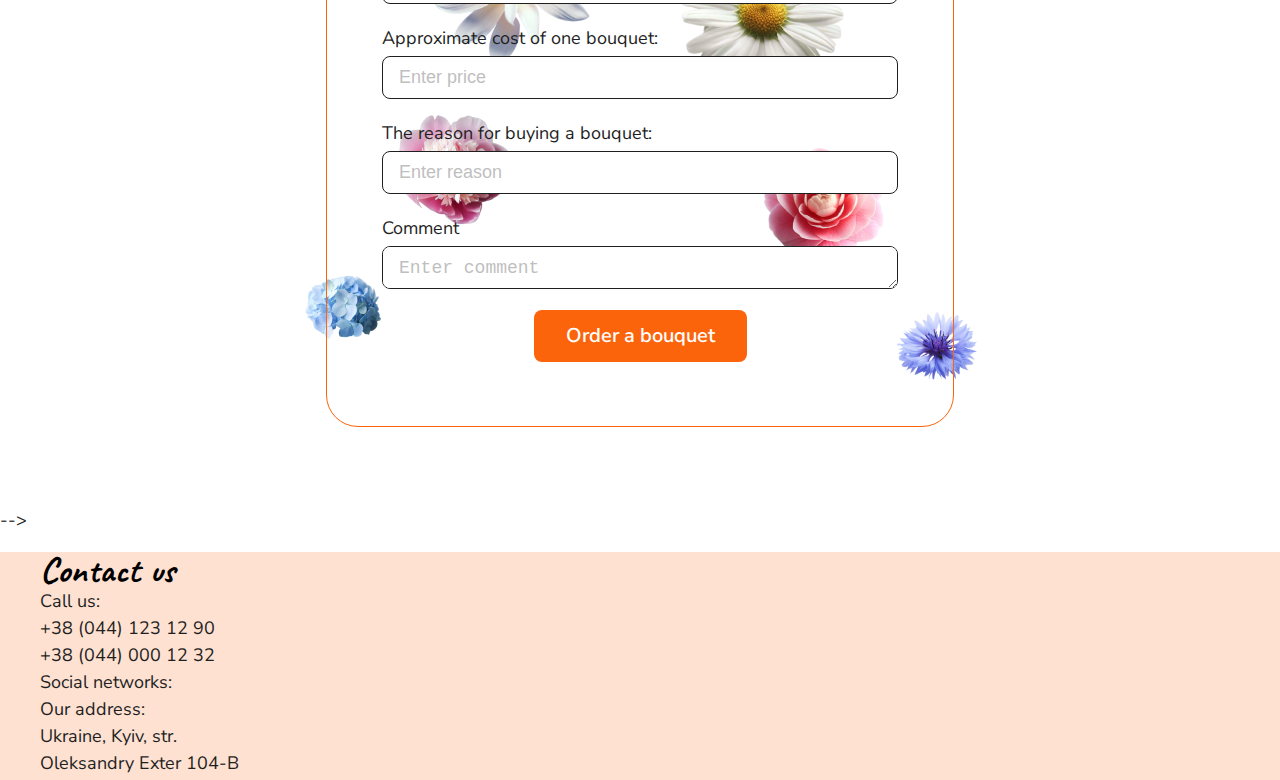
==== commit 589de0cd: "19.11дз" ====
--- a/index.html
+++ b/index.html
@@ -55,7 +55,7 @@
       </div>
       <img class="hero-image" src="./img/Image.jpg" alt="Image" />
     </section>
-    <!-- <section class="adv section">
+    <section class="adv section">
       <h2 class="adv-heading title">Why choose FloverLover?</h2>
       <ul class="adv-list">
         <li class="adv-list-item li1">
@@ -105,7 +105,6 @@
         <cite class="quote-autor">Luther Burbank</cite>
       </blockquote>
     </section>
-
     <section class="bouquets section">
       <h2 class="title">Some of our bouquets</h2>
       <p class="bouquets-subtitle">
@@ -298,12 +297,13 @@
         </div>
         <button class="button">Order a bouquet</button>
       </form>
-    </section> -->
+    </section>
+    -->
     <footer class="footer section">
       <div class="menu">
         <ul class="menu-text">
           <li>
-            <p>FloverLover</p>
+            <h3 class="additionally">FloverLover</h3>
           </li>
           <li>
             <p>Why FloverLover?</p>
@@ -319,6 +319,34 @@
           </li>
           <li>
             <p>Delivery</p>
+          </li>
+        </ul>
+      </div>
+      <div class="contacts">
+        <ul>
+          <li>
+            <h3 class="additionally">Contact us</h3>
+          </li>
+          <li>
+            <p>Call us:</p>
+          </li>
+          <li>
+            <p>+38 (044) 123 12 90</p>
+          </li>
+          <li>
+            <p>+38 (044) 000 12 32</p>
+          </li>
+          <li>
+            <p>Social networks:</p>
+          </li>
+          <li>
+            <p>Our address:</p>
+          </li>
+          <li>
+            <p>Ukraine, Kyiv, str.</p>
+          </li>
+          <li>
+            <p>Oleksandry Exter 104-B</p>
           </li>
         </ul>
       </div>
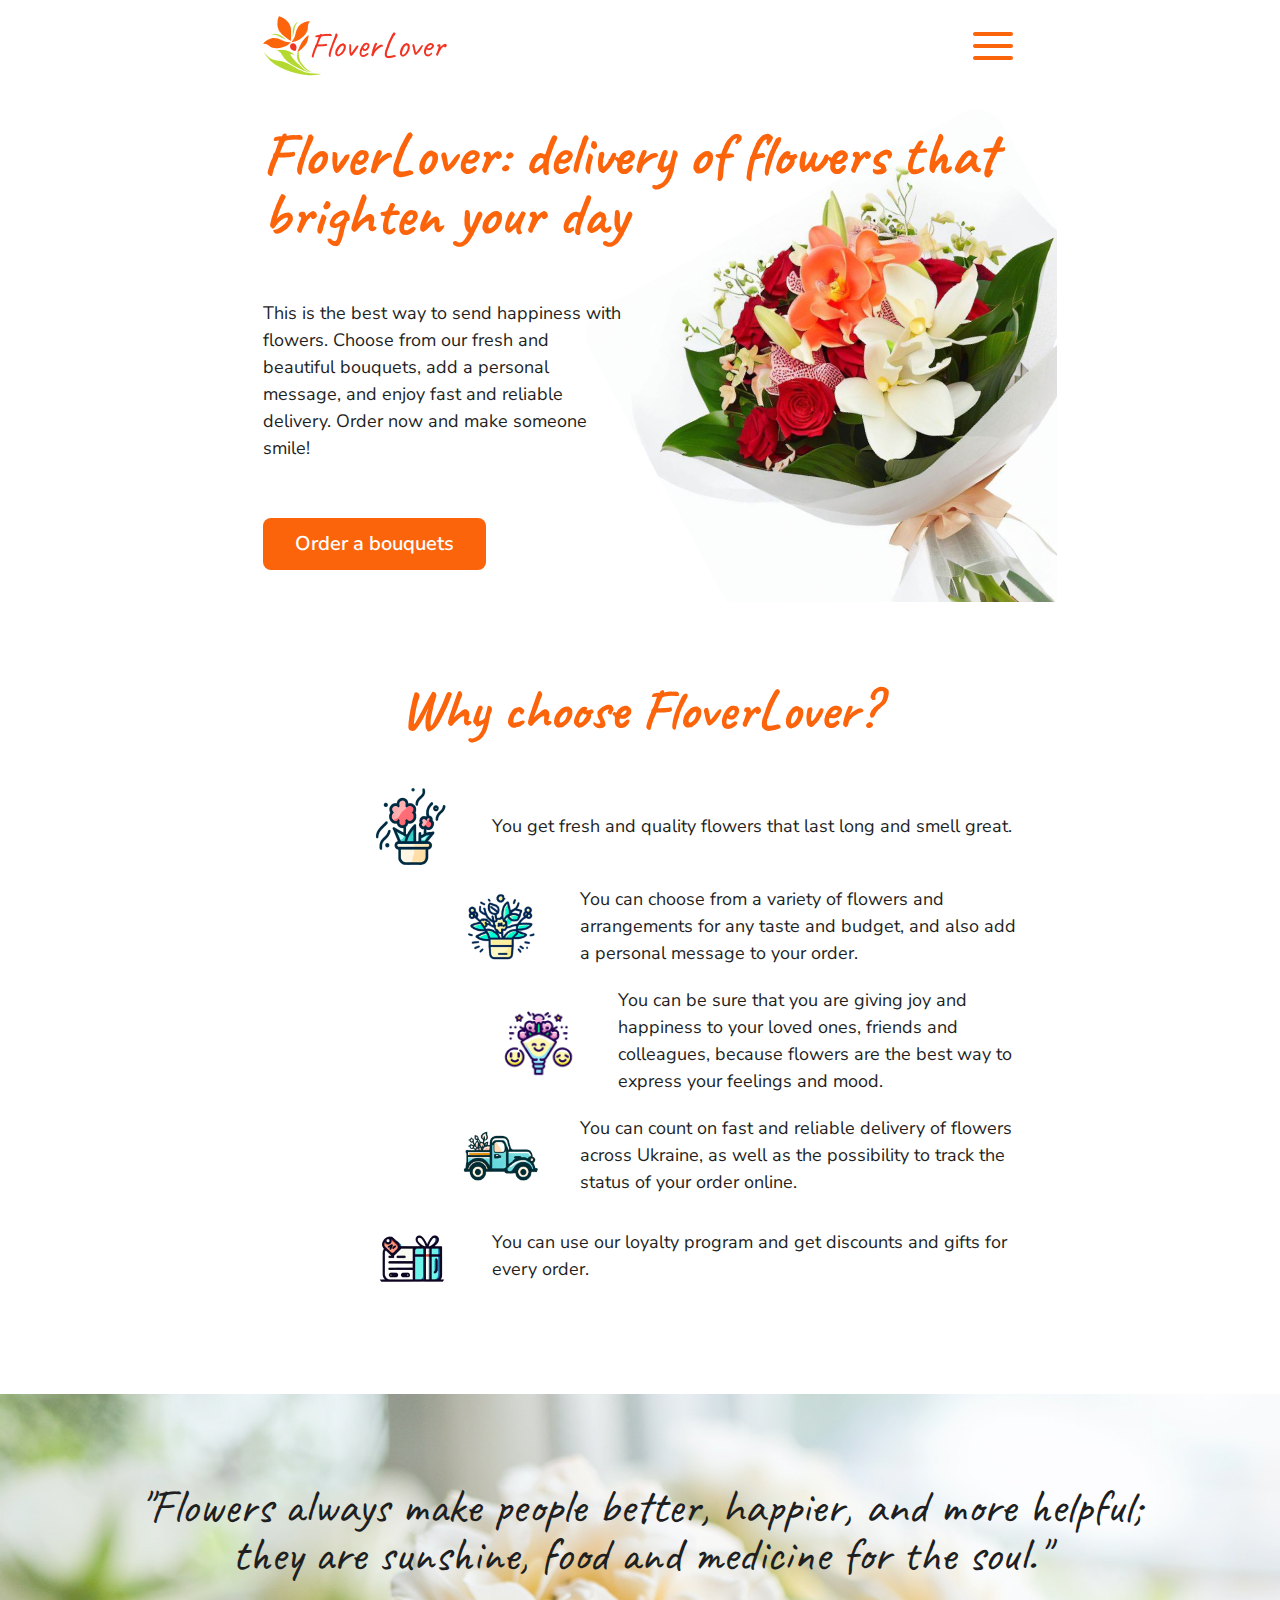
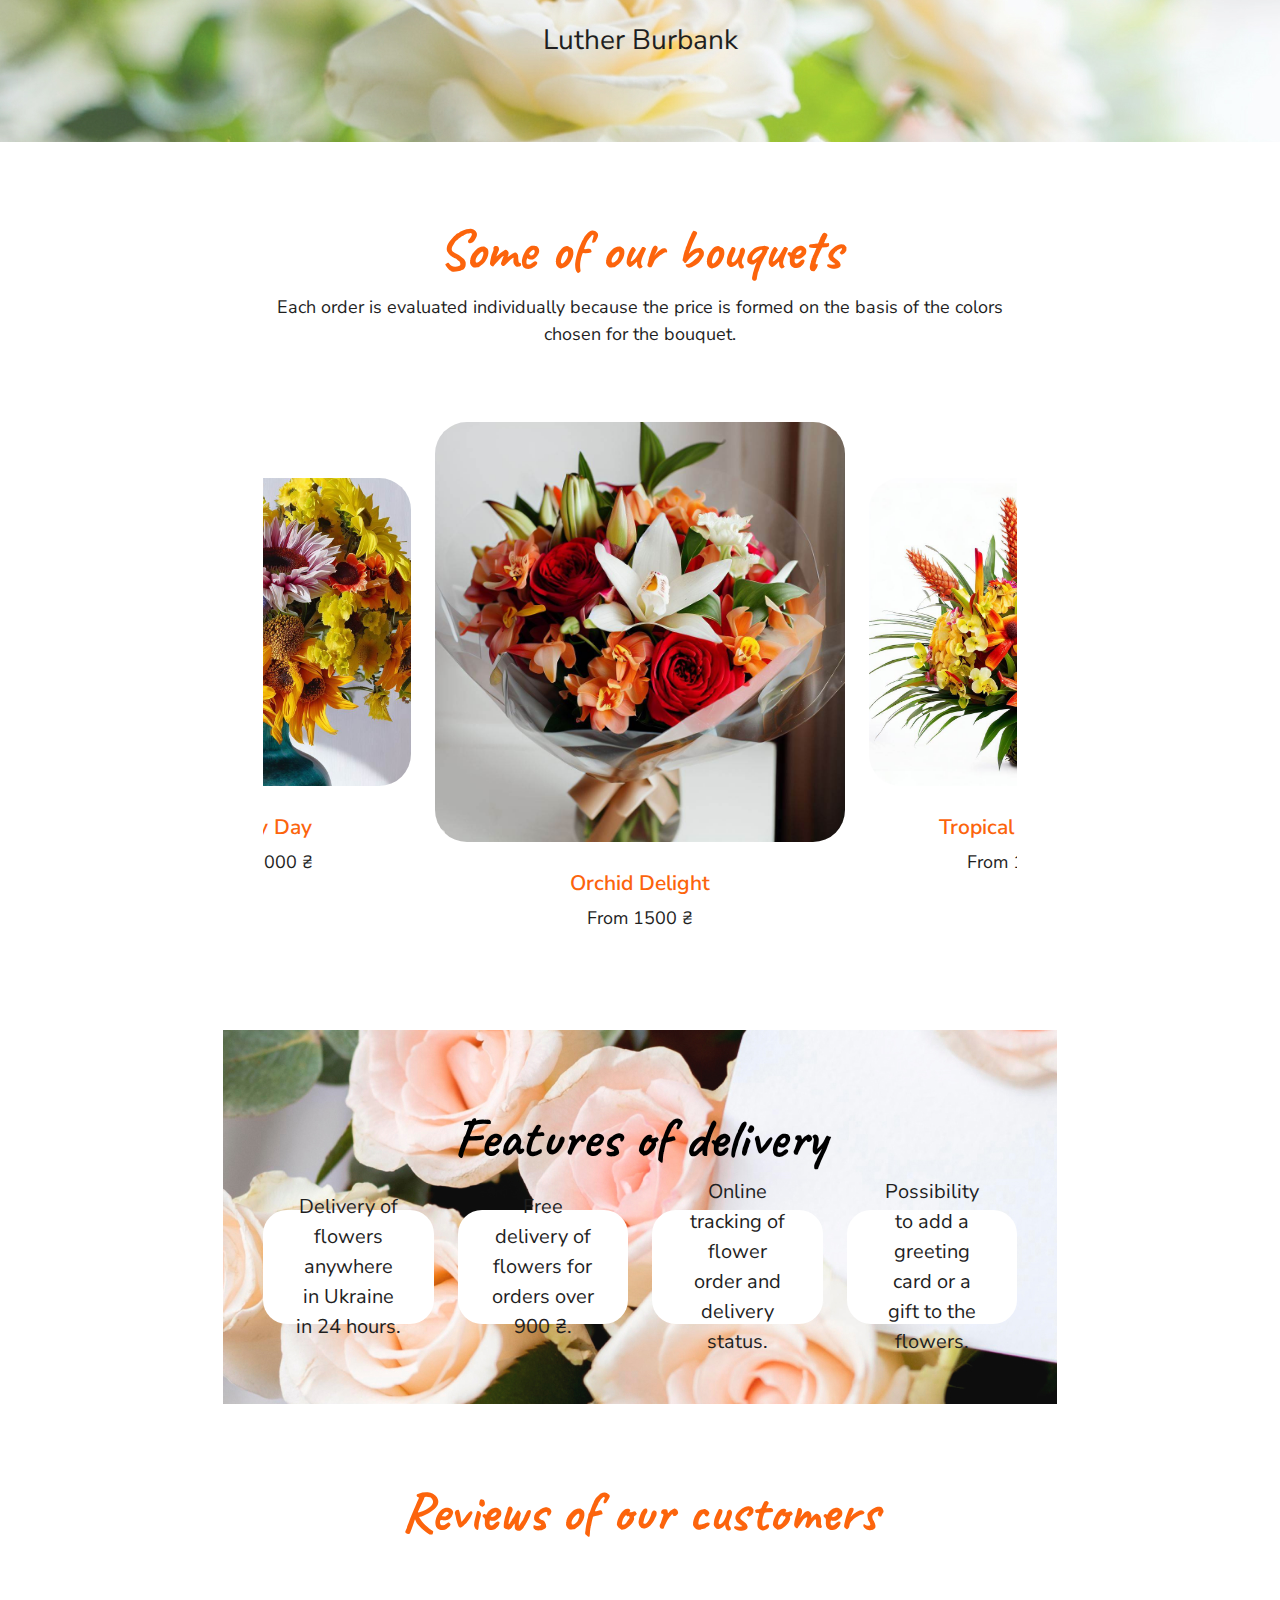
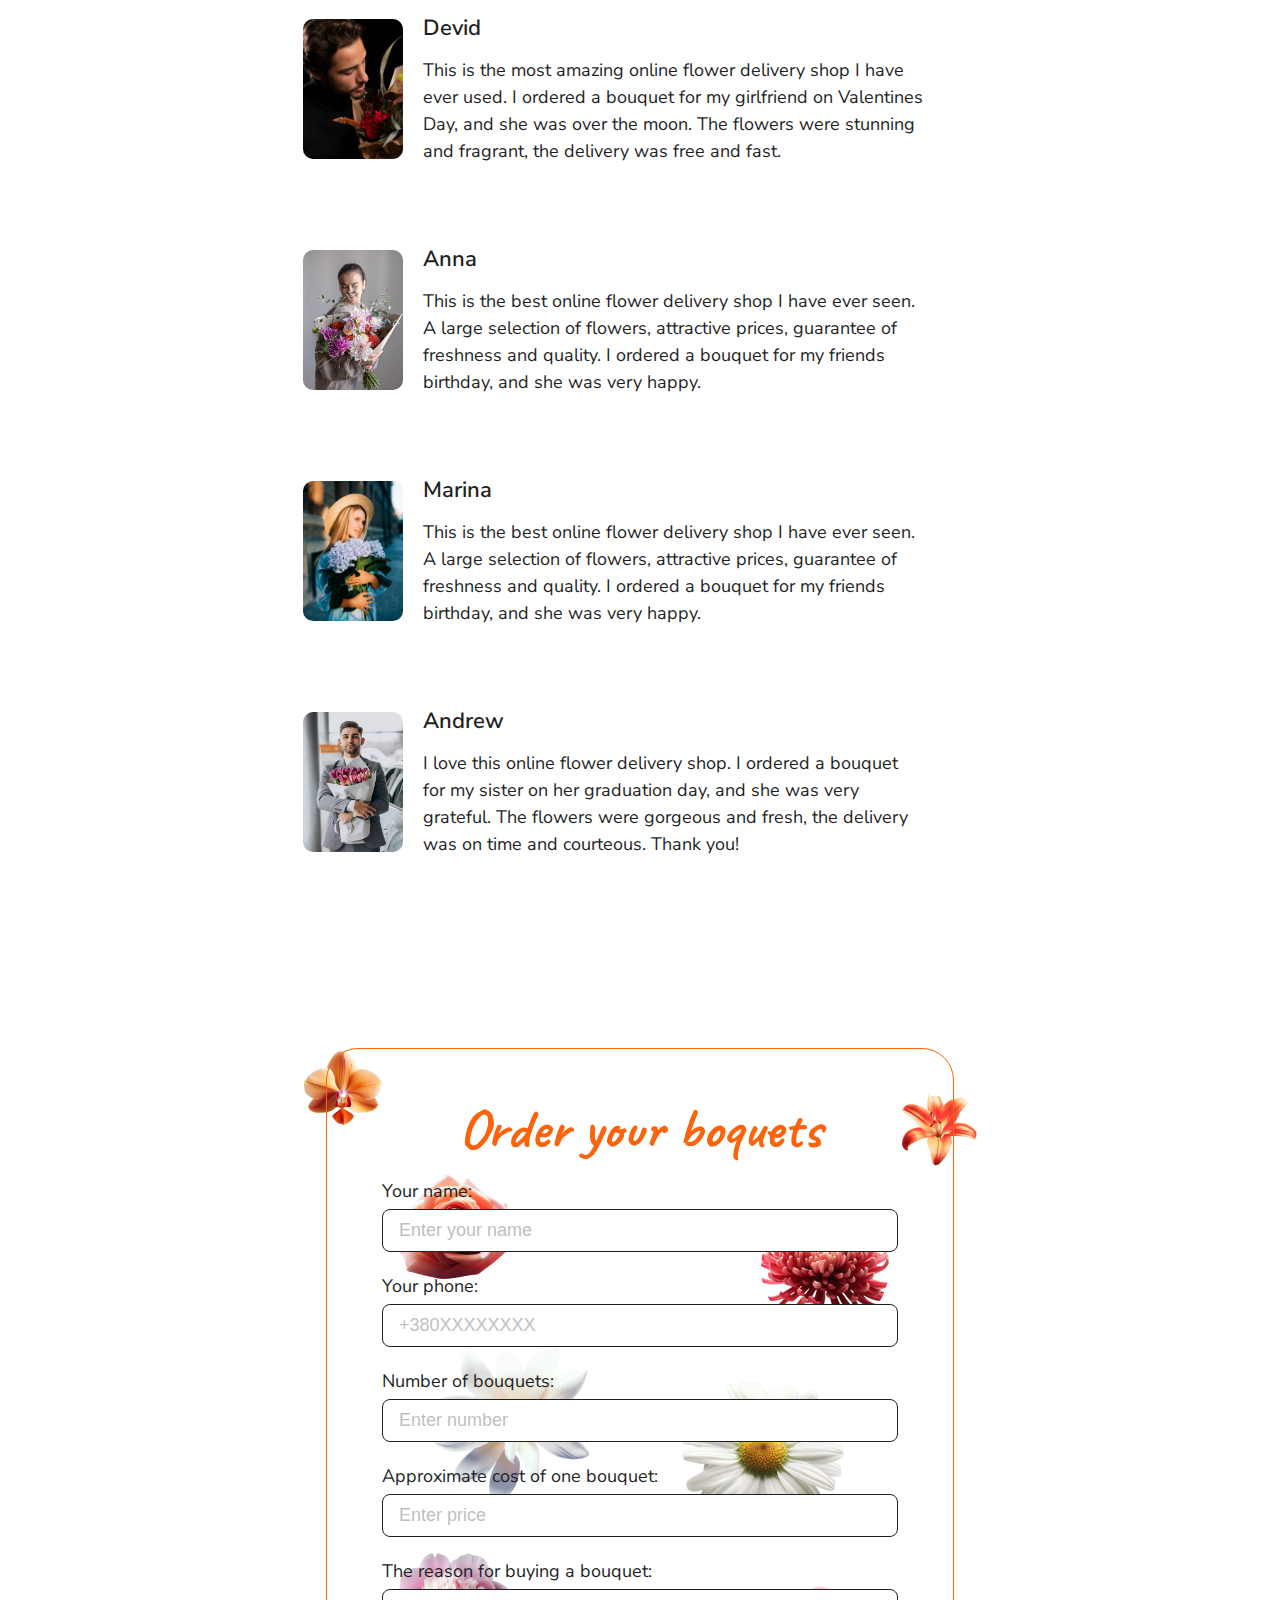
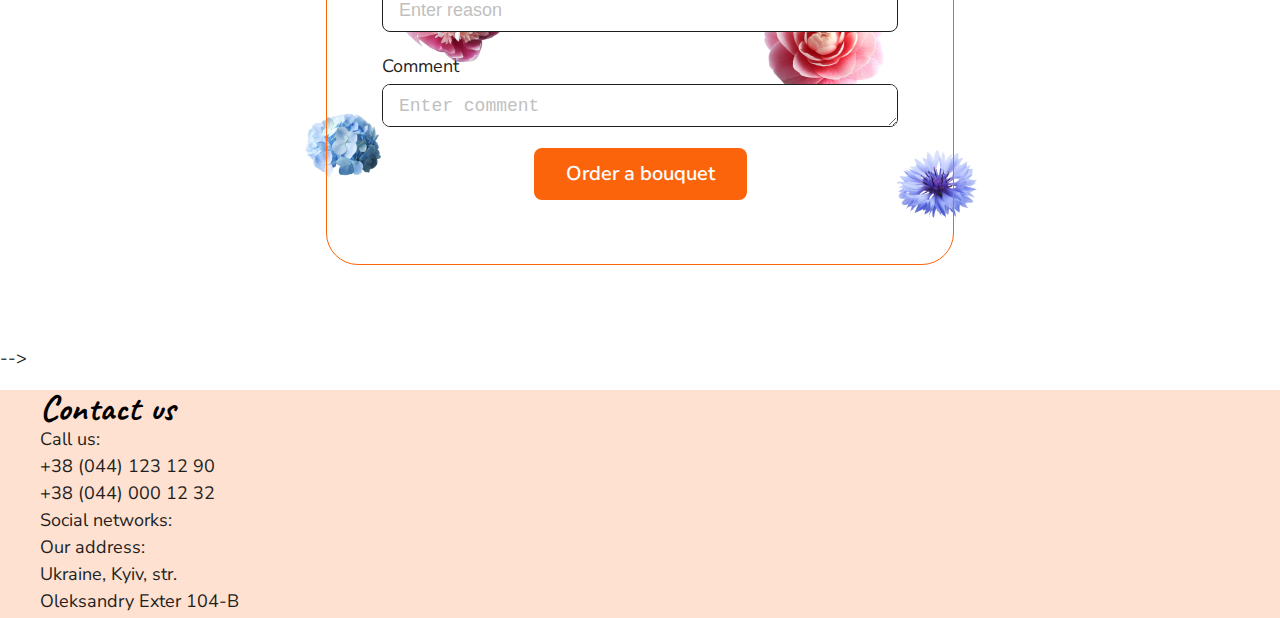
==== commit 1431f4b9: "03.12.24" ====
--- a/index.html
+++ b/index.html
@@ -59,37 +59,57 @@
       <h2 class="adv-heading title">Why choose FloverLover?</h2>
       <ul class="adv-list">
         <li class="adv-list-item li1">
-          <img src="./img/advantages/img1.jpg" alt="Circle 1" />
-          <p class="adv-list-text">
+          <img
+            class="advantages-img"
+            src="./img/advantages/img1.jpg"
+            alt="Circle 1"
+          />
+          <p class="adv-list-text adv-list-text1">
             You get fresh and quality flowers that last long and smell great.
           </p>
         </li>
         <li class="adv-list-item li2">
-          <img src="./img/advantages/img2.jpg" alt="Circle 2" />
-          <p class="adv-list-text">
+          <img
+            class="advantages-img"
+            src="./img/advantages/img2.jpg"
+            alt="Circle 2"
+          />
+          <p class="adv-list-text adv-list-text2">
             You can choose from a variety of flowers and arrangements for any
             taste and budget, and also add a personal message to your order.
           </p>
         </li>
         <li class="adv-list-item li3">
-          <img src="./img/advantages/img3.jpg" alt="Circle 3" />
-          <p class="adv-list-text">
+          <img
+            class="advantages-img"
+            src="./img/advantages/img3.jpg"
+            alt="Circle 3"
+          />
+          <p class="adv-list-text adv-list-text3">
             You can be sure that you are giving joy and happiness to your loved
             ones, friends and colleagues, because flowers are the best way to
             express your feelings and mood.
           </p>
         </li>
         <li class="adv-list-item li2">
-          <img src="./img/advantages/img4.jpg" alt="Circle 4" />
-          <p class="adv-list-text">
+          <img
+            class="advantages-img"
+            src="./img/advantages/img4.jpg"
+            alt="Circle 4"
+          />
+          <p class="adv-list-text adv-list-text2">
             You can count on fast and reliable delivery of flowers across
             Ukraine, as well as the possibility to track the status of your
             order online.
           </p>
         </li>
         <li class="adv-list-item li1">
-          <img src="./img/advantages/img5.png" alt="Circle 5" />
-          <p class="adv-list-text">
+          <img
+            class="advantages-img"
+            src="./img/advantages/img5.png"
+            alt="Circle 5"
+          />
+          <p class="adv-list-text adv-list-text1">
             You can use our loyalty program and get discounts and gifts for
             every order.
           </p>
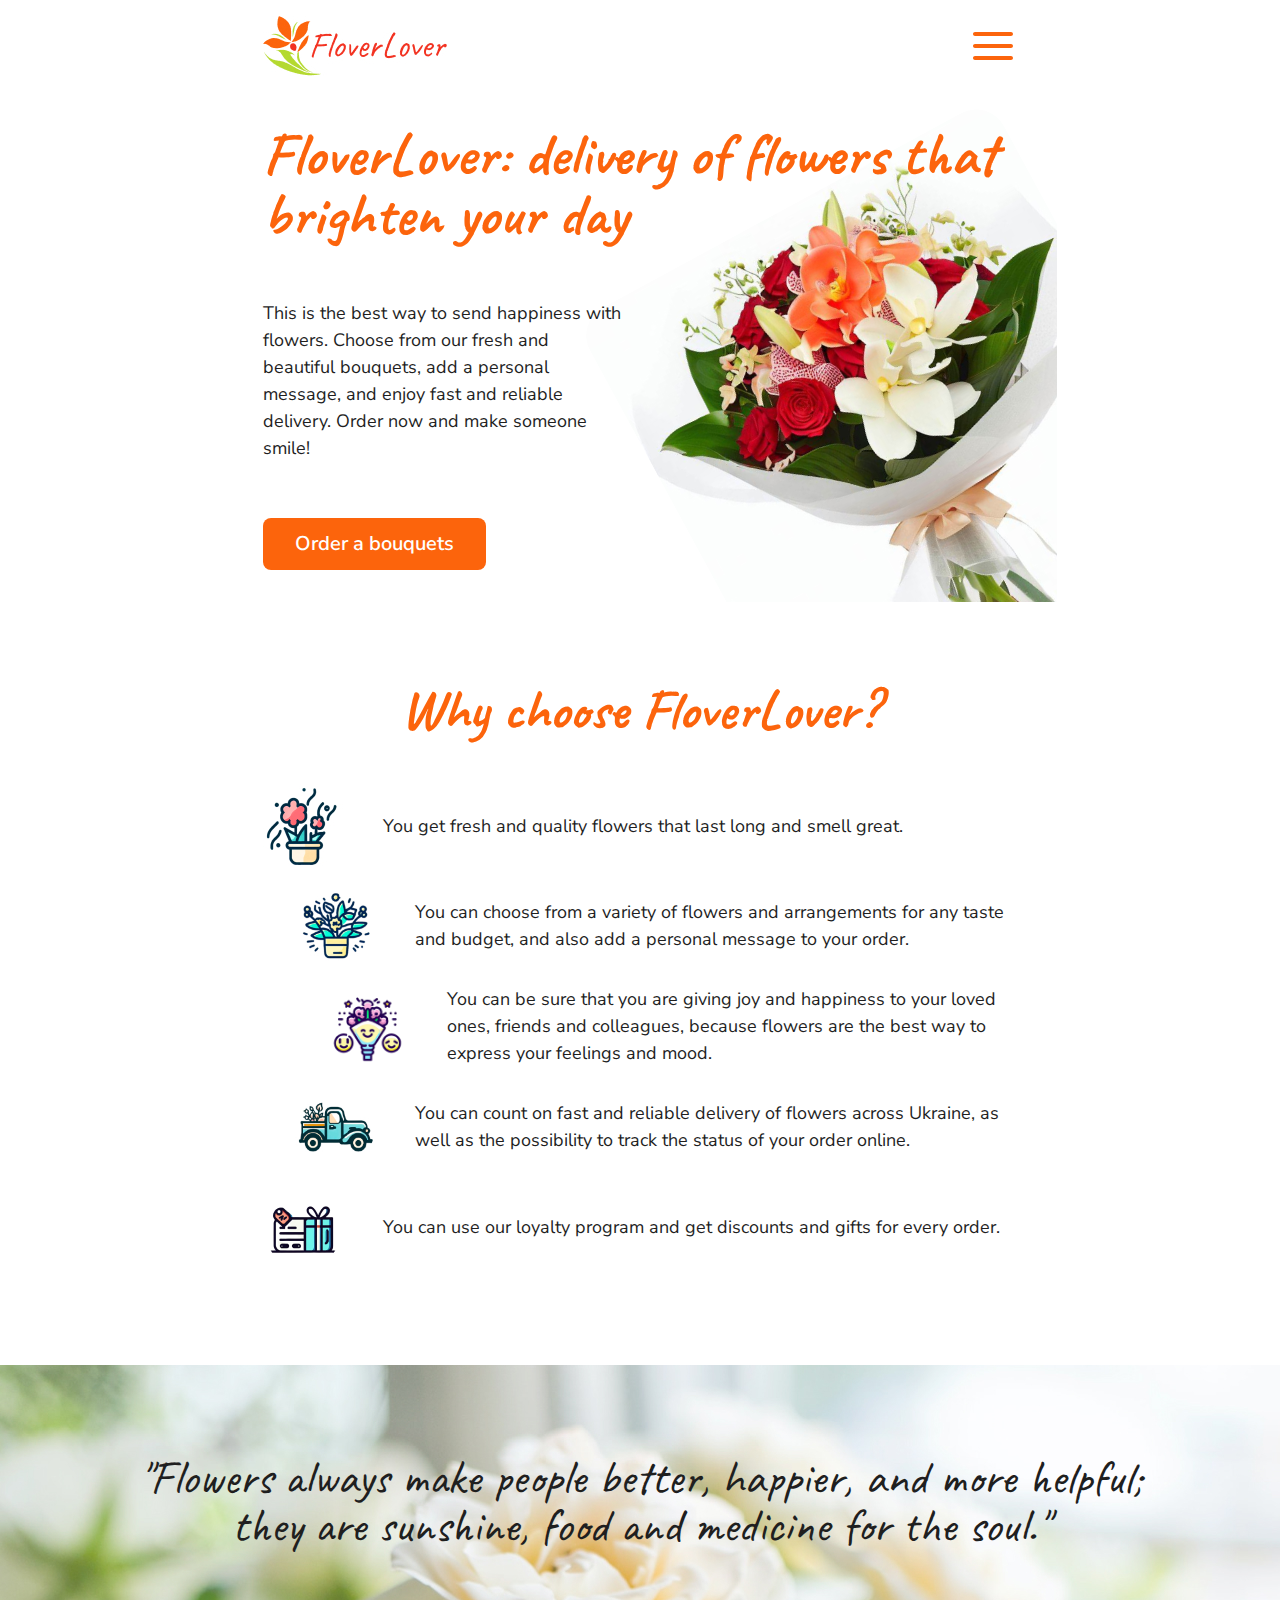
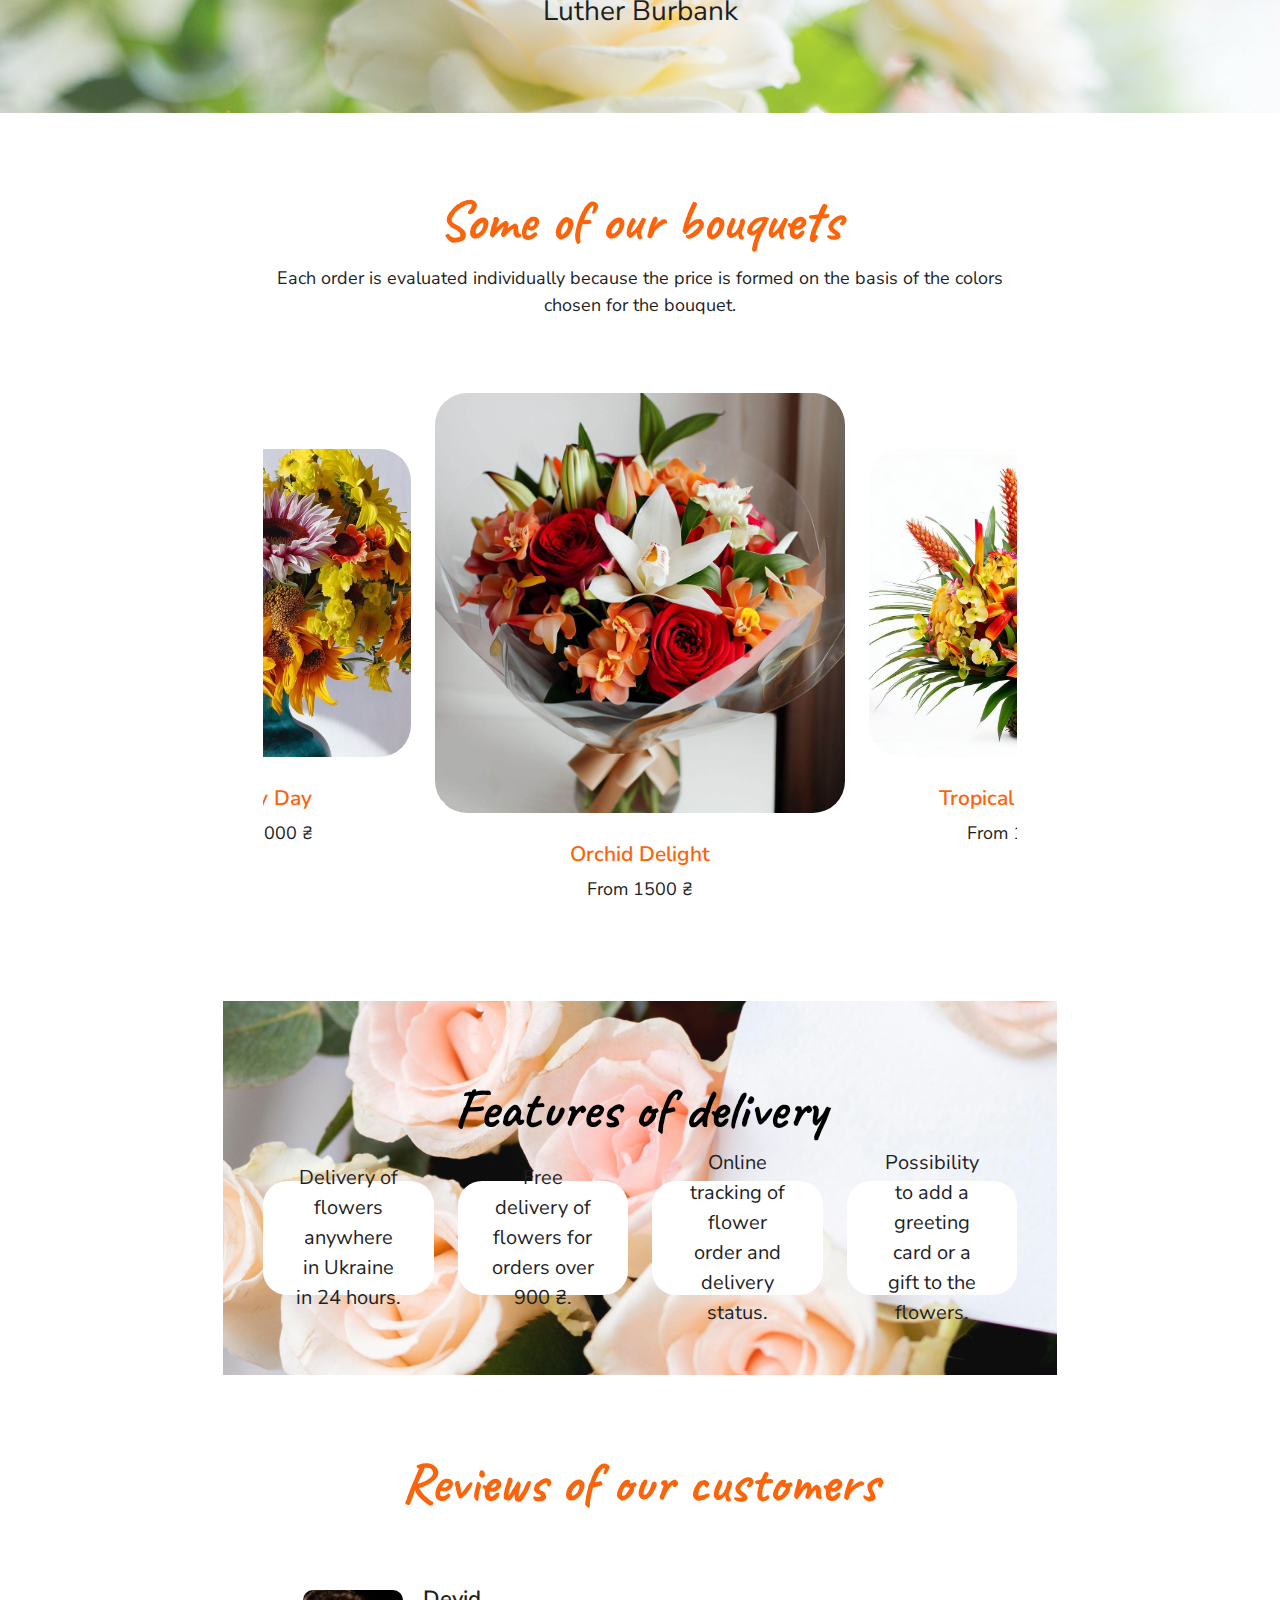
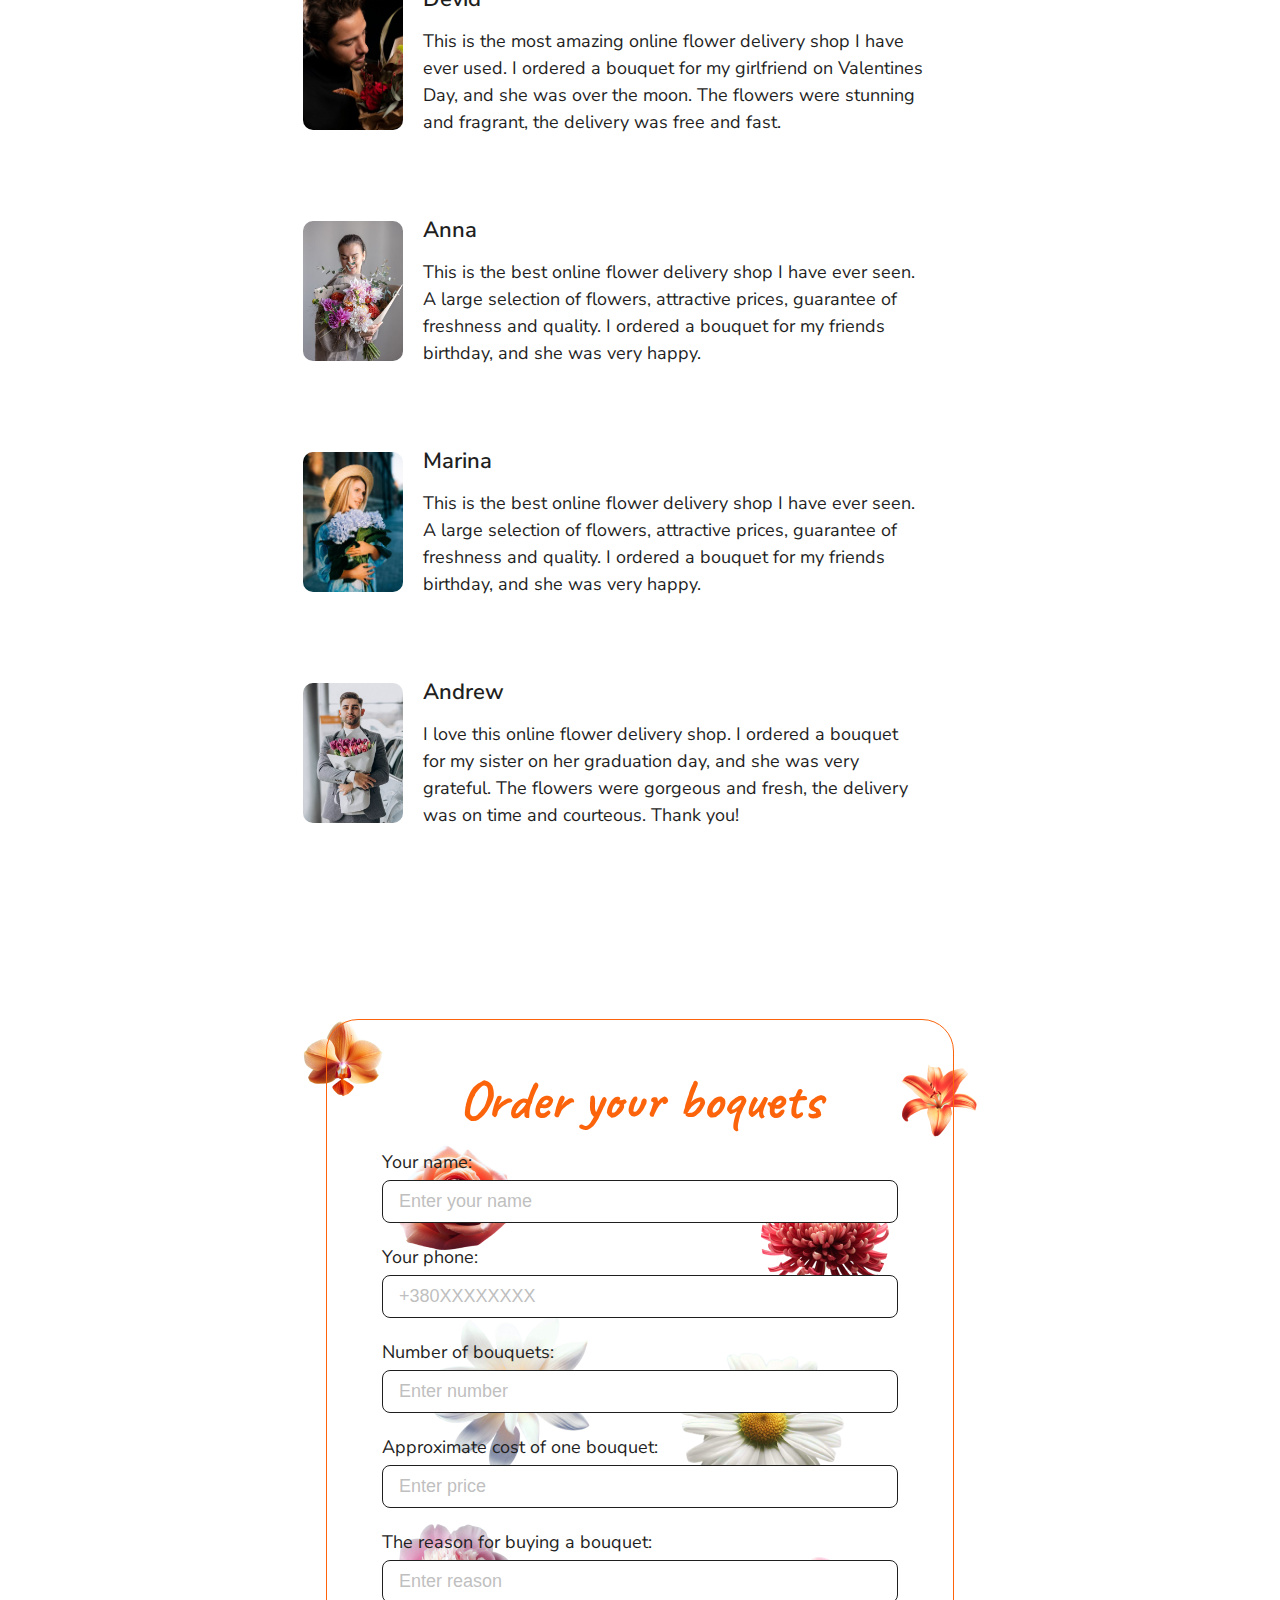
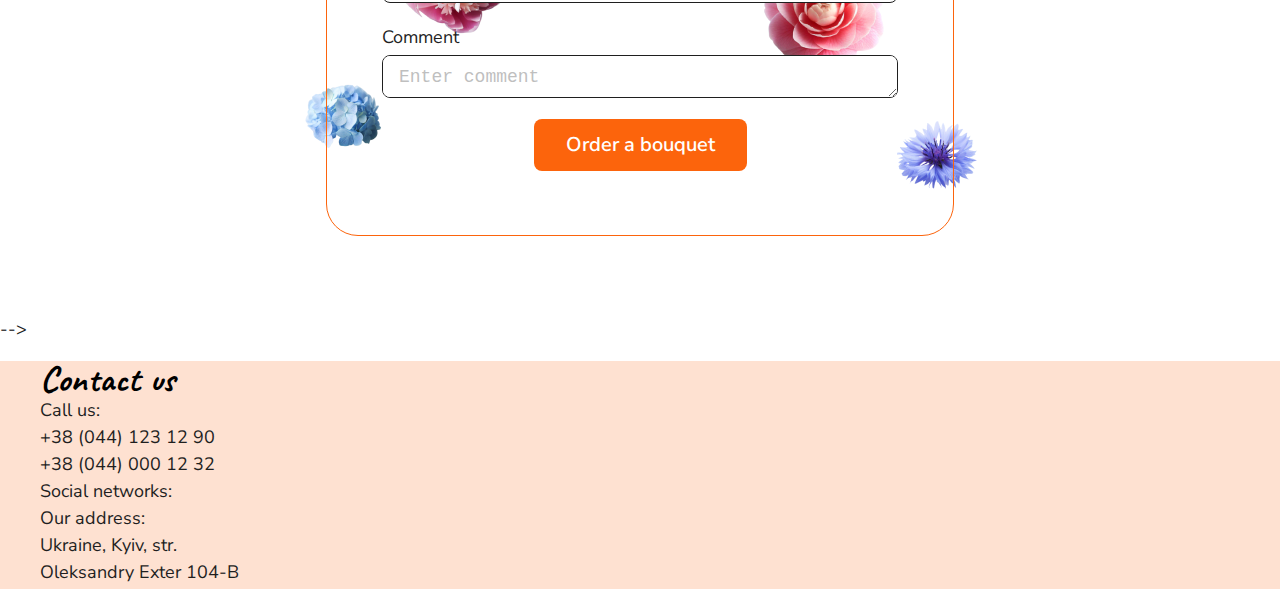
==== commit 8b5a183f: "04.12.24" ====
--- a/index.html
+++ b/index.html
@@ -64,7 +64,7 @@
             src="./img/advantages/img1.jpg"
             alt="Circle 1"
           />
-          <p class="adv-list-text adv-list-text1">
+          <p class="adv-list-text">
             You get fresh and quality flowers that last long and smell great.
           </p>
         </li>
@@ -74,7 +74,7 @@
             src="./img/advantages/img2.jpg"
             alt="Circle 2"
           />
-          <p class="adv-list-text adv-list-text2">
+          <p class="adv-list-text">
             You can choose from a variety of flowers and arrangements for any
             taste and budget, and also add a personal message to your order.
           </p>
@@ -85,7 +85,7 @@
             src="./img/advantages/img3.jpg"
             alt="Circle 3"
           />
-          <p class="adv-list-text adv-list-text3">
+          <p class="adv-list-text">
             You can be sure that you are giving joy and happiness to your loved
             ones, friends and colleagues, because flowers are the best way to
             express your feelings and mood.
@@ -97,7 +97,7 @@
             src="./img/advantages/img4.jpg"
             alt="Circle 4"
           />
-          <p class="adv-list-text adv-list-text2">
+          <p class="adv-list-text">
             You can count on fast and reliable delivery of flowers across
             Ukraine, as well as the possibility to track the status of your
             order online.
@@ -109,7 +109,7 @@
             src="./img/advantages/img5.png"
             alt="Circle 5"
           />
-          <p class="adv-list-text adv-list-text1">
+          <p class="adv-list-text">
             You can use our loyalty program and get discounts and gifts for
             every order.
           </p>
